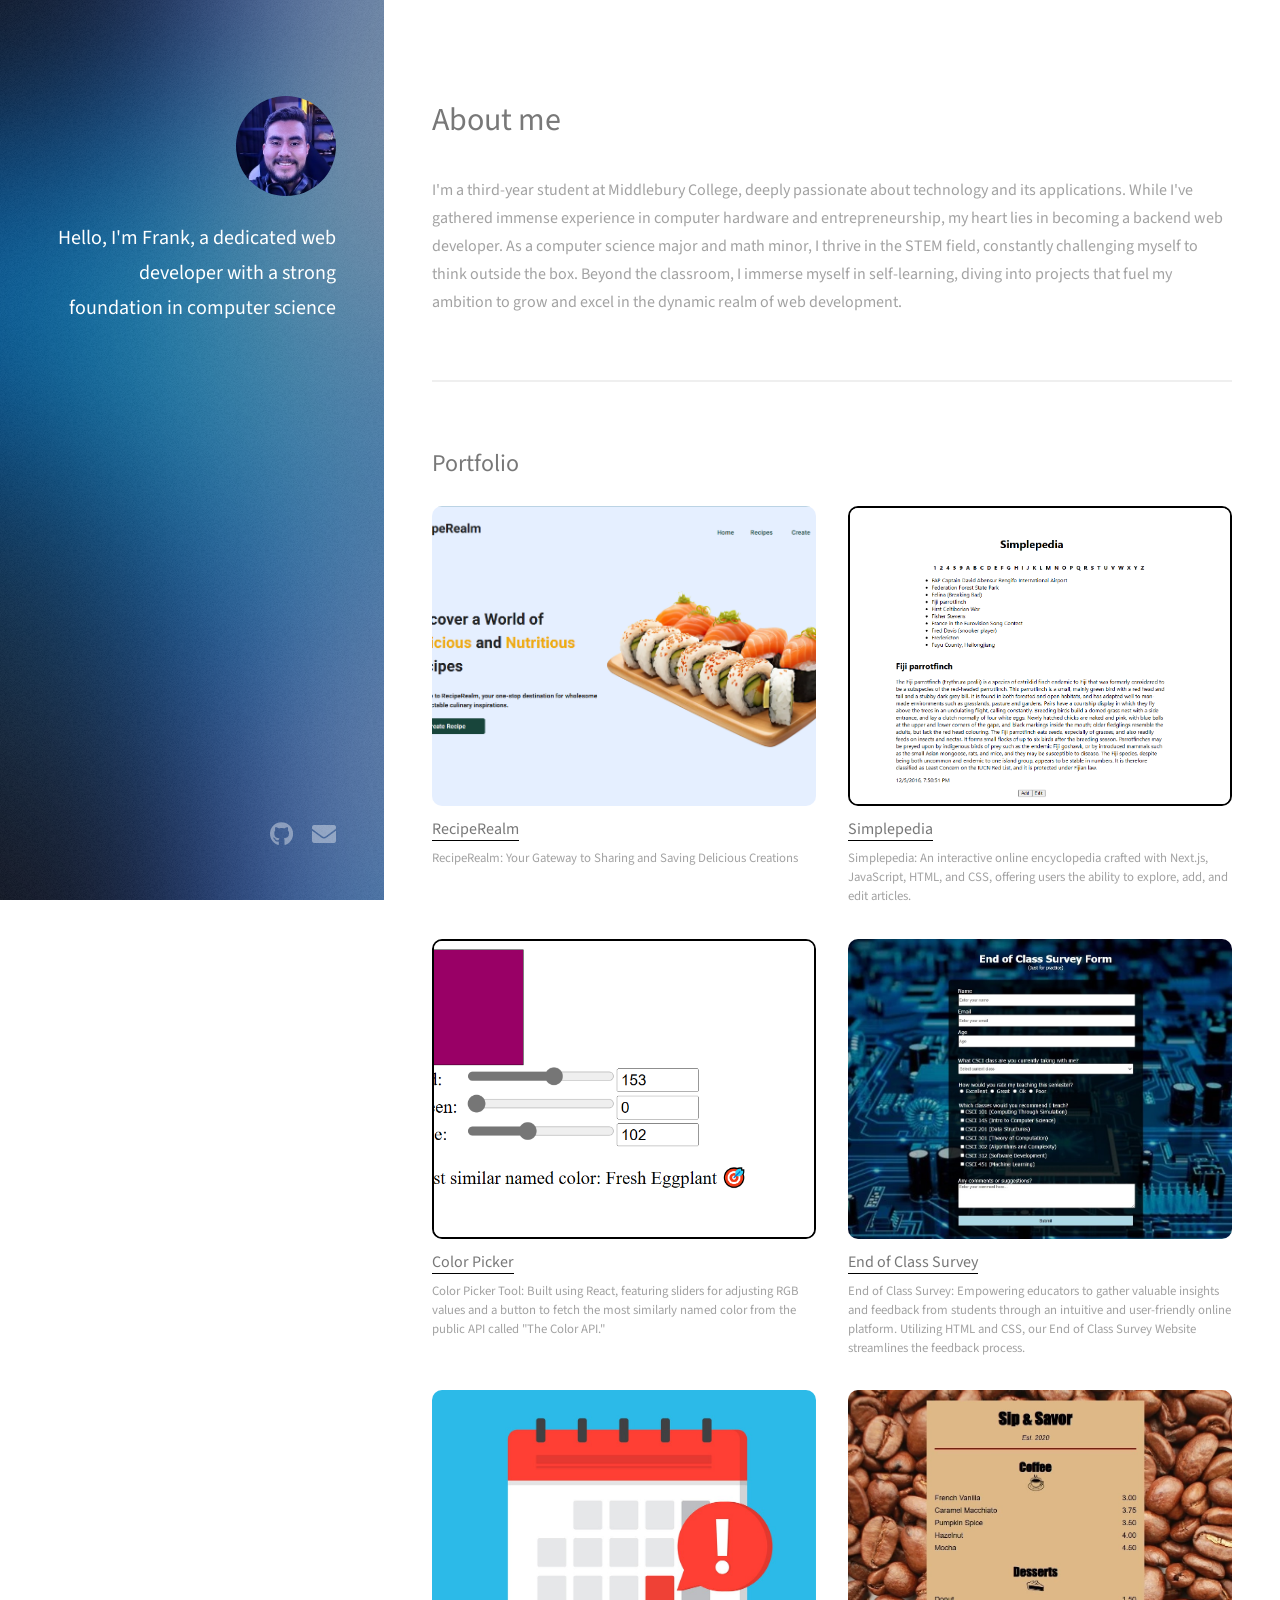
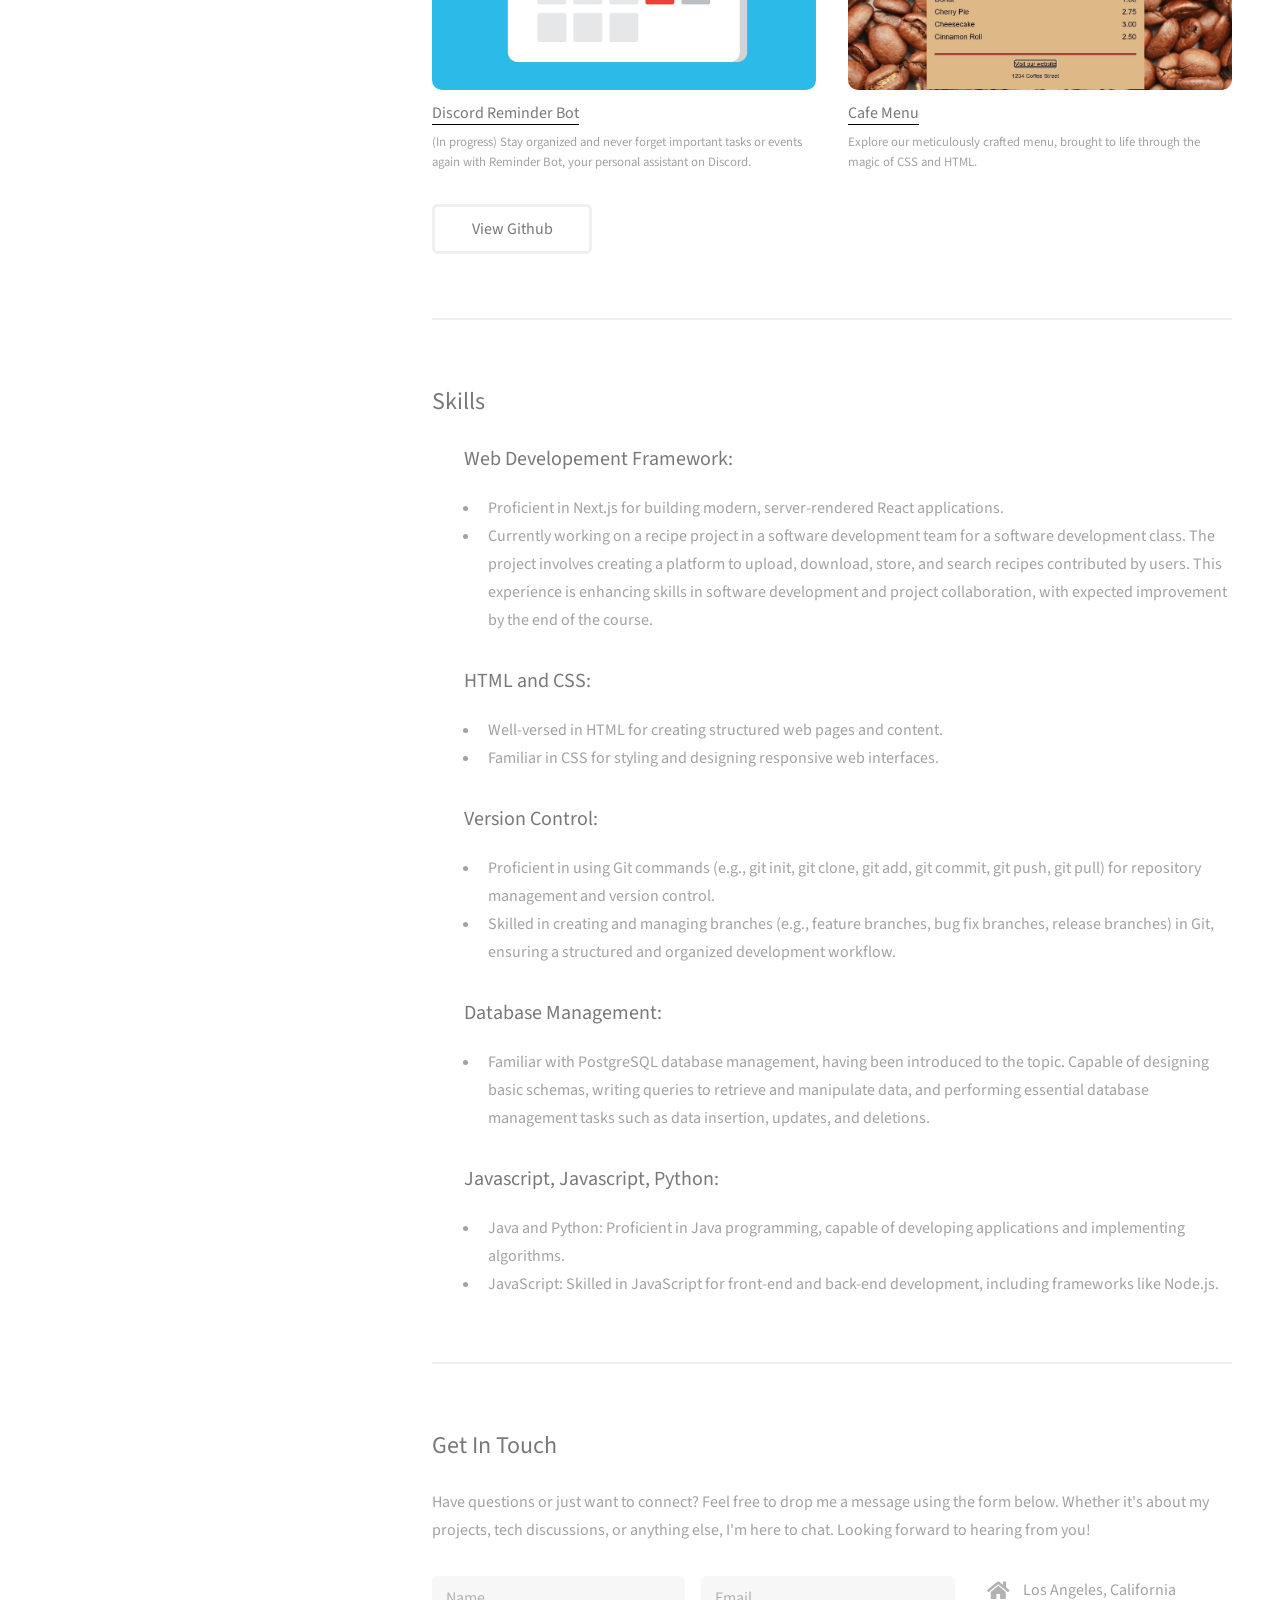
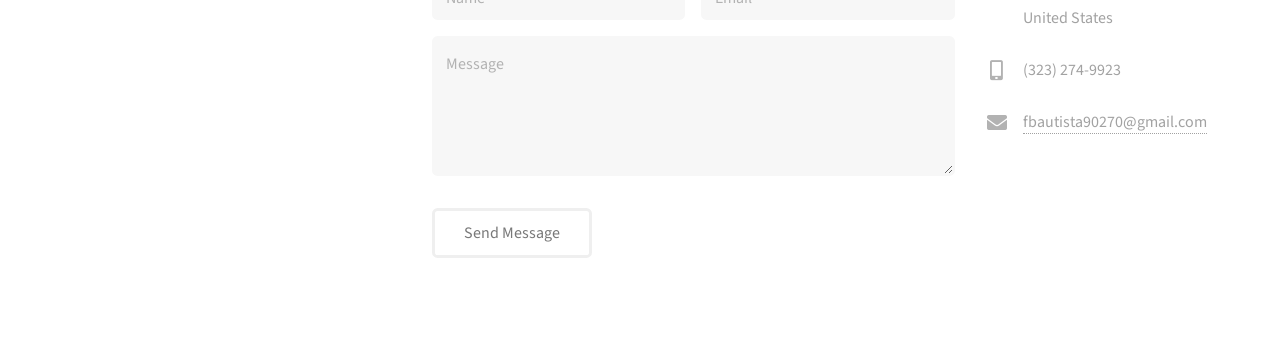
==== index.html @ a49e3eff "added recipeRealm to my projects and removed flexbox" ====
<!DOCTYPE HTML>
<html>
	<head>
		<title>Frank Bautista - Personal Website</title>
		<meta charset="utf-8" />
		<meta name="viewport" content="width=device-width, initial-scale=1, user-scalable=no" />
		<link rel="stylesheet" href="assets/css/main.css" />
	</head>
	<body class="is-preload">

		<!-- Header -->
			<header id="header">
				<div class="inner">
					<a class="image avatar"><img src="images/fulls/avatar/avatar.jpg" alt="Avatar Photo" /></a>
					<h1><strong>Hello, I'm Frank, <br />
						a dedicated web developer<br /> 
						with a strong foundation <br />
						in computer science </strong>
					</h1>
				</div>
			</header>

		<!-- Main -->
			<div id="main">

				<!-- One -->
					<section id="one">
						<header class="major">
							<h2>About me</h2>
						</header>
						<p> I'm a third-year student at Middlebury College, deeply passionate about technology and its applications. While I've gathered immense experience in computer hardware and entrepreneurship, my heart lies in becoming a backend web developer. As a computer science major and math minor, I thrive in the STEM field, constantly challenging myself to think outside the box. Beyond the classroom, I immerse myself in self-learning, diving into projects that fuel my ambition to grow and excel in the dynamic realm of web development.</p>
						<!--
						<ul class="actions">
							<li><a href="assets/Resume/resume.pdf" class="button">View Resume</a></li>
						</ul>
						-->
					</section>

				<!-- Two -->
					<section id="two">
						<h2>Portfolio</h2>
						<div class="row">
							<article class="col-6 col-12-xsmall work-item gallery">
								<a class="linkBorderRemove" href="https://recipe-realm-iiypemmoq-frank3549s-projects.vercel.app/home"><img src="images/thumbs/recipeRealm.png" alt="" /></a>
								<a class="portfolioTitleLink" href="https://recipe-realm-iiypemmoq-frank3549s-projects.vercel.app/home"><h3 class="portfolioTitle">RecipeRealm</h3></a>
								<p>RecipeRealm: Your Gateway to Sharing and Saving Delicious Creations</p>
							</article>
							<article class="col-6 col-12-xsmall work-item gallery">
								<a class="linkBorderRemove" href="https://simplepedia.vercel.app/articles"><img class="imageBorder" src="images/thumbs/Simplepedia2.png" alt="Simplepedia" /></a>
								<a class="portfolioTitleLink" href="https://simplepedia.vercel.app/articles"><h3 class="portfolioTitle">Simplepedia</h3></a>
								<p>Simplepedia: An interactive online encyclopedia crafted with Next.js, JavaScript, HTML, and CSS, offering users the ability to explore, add, and edit articles. </p>
							</article>
							<article class="col-6 col-12-xsmall work-item gallery">
								<a class="linkBorderRemove" href="https://color-picker-frank3549s-projects.vercel.app/"><img class="imageBorder" src="images/thumbs/ColorPicker.png" alt="Color Picker Project" /></a>
								<a class="portfolioTitleLink" href="https://color-picker-frank3549s-projects.vercel.app/"><h3 class="portfolioTitle">Color Picker</h3></a>
								<p>Color Picker Tool: Built using React, featuring sliders for adjusting RGB values and a button to fetch the most similarly named color from the public API called "The Color API."</p>
							</article>
							<article class="col-6 col-12-xsmall work-item gallery">
								<a class="linkBorderRemove" href="Survey Project/"><img src="images/thumbs/Survey.jpg" alt="Survey Project" /></a>
								<a class="portfolioTitleLink" href="Survey Project/" ><h3 class="portfolioTitle">End of Class Survey</h3></a>
								<p>End of Class Survey: Empowering educators to gather valuable insights and feedback from students through an intuitive and user-friendly online platform. Utilizing HTML and CSS, our End of Class Survey Website streamlines the feedback process.</p>
							</article>
							<article class="col-6 col-12-xsmall work-item gallery">
								<a class="linkBorderRemove" href="https://github.com/Frank3549/ReminderBot.git" class=""><img src="images/thumbs/remindBot.jpg" alt="" /></a>
								<a class="portfolioTitleLink" href="https://github.com/Frank3549/ReminderBot.git"><h3 class="portfolioTitle">Discord Reminder Bot</h3></a>
								<p>(In progress) Stay organized and never forget important tasks or events again with Reminder Bot, your personal assistant on Discord.</p>
							</article>
							<article class="col-6 col-12-xsmall work-item gallery">
								<a class="linkBorderRemove" href="Cafe Menu Project/"><img src="images/thumbs/Cafe.jpg" alt="" /></a>
								<a class="portfolioTitleLink" href="Cafe Menu Project/"><h3 class="portfolioTitle">Cafe Menu</h3></a>
								<p>Explore our meticulously crafted menu, brought to life through the magic of CSS and HTML.</p>
							</article>

							
							
							
						</div>
						<ul class="actions">
							<li><a href="https://github.com/stars/Frank3549/lists/neat-projects" class="button">View Github</a></li>
						</ul>
					
					</section>
					

				<!-- Skills -->
					<section id="skills">
						<h2>Skills</h2>
						<div class="skillsSection">
						<h3>Web Developement Framework: </h3>
							<ul>
								<li>Proficient in Next.js for building modern, server-rendered React applications.</li>
								<li>Currently working on a recipe project in a software development team for a software development class. The project involves creating a platform to upload, download, store, and search recipes contributed by users. This experience is enhancing skills in software development and project collaboration, with expected improvement by the end of the course.</li>
							</ul>
						<h3>HTML and CSS: </h3>
							<ul>
								<li>Well-versed in HTML for creating structured web pages and content.</li>
								<li>Familiar in CSS for styling and designing responsive web interfaces.</li>
							</ul>
						<h3>Version Control: </h3>
							<ul>
								<li>Proficient in using Git commands (e.g., git init, git clone, git add, git commit, git push, git pull) for repository management and version control.</li>
								<li>Skilled in creating and managing branches (e.g., feature branches, bug fix branches, release branches) in Git, ensuring a structured and organized development workflow.</li>
							</ul>
						<h3>Database Management: </h3>
							<ul>
								<li>Familiar with PostgreSQL database management, having been introduced to the topic. Capable of designing basic schemas, writing queries to retrieve and manipulate data, and performing essential database management tasks such as data insertion, updates, and deletions.</li>
							</ul>
						<h3>Javascript, Javascript, Python: </h3>
							<ul>
								<li>Java and Python: Proficient in Java programming, capable of developing applications and implementing algorithms.</li>
								<li>JavaScript: Skilled in JavaScript for front-end and back-end development, including frameworks like Node.js.</li>
							</ul>
						
						
						

						

						<!--
						<h3>Time Management: </h3><p>A little more on what the skill is....</p>
						<h3>Self Learner: </h3><p>A little more on what the skill is....</p>
						-->
						</div>
						<!-- Continue if needed... -->

					</section>


				<!-- Three -->
					<section id="three">
						<h2>Get In Touch</h2>
						<p>Have questions or just want to connect? Feel free to drop me a message using the form below. Whether it's about my projects, tech discussions, or anything else, I'm here to chat. Looking forward to hearing from you!</p>
						<div class="row">
							<div class="col-8 col-12-small">
								<form method="post" action="https://formspree.io/f/mgegnygj">
									<div class="row gtr-uniform gtr-50">
										<div class="col-6 col-12-xsmall"><input type="text" name="name" id="name" placeholder="Name" required/></div>
										<div class="col-6 col-12-xsmall"><input type="email" name="email" id="email" placeholder="Email" required/></div>
										<div class="col-12"><textarea name="message" id="message" placeholder="Message" rows="4" required></textarea></div>
									</div>

							<div class = "marginAboveButton">
								<ul class="actions">
									<li><input type="submit" value="Send Message" /></li>
								</ul>
							</div>

								</form>
								
								
							</div>
							<div class="col-4 col-12-small">
								<ul class="labeled-icons">
									<li>
										<h3 class="icon solid fa-home"><span class="label">Address</span></h3>
										Los Angeles, California<br />
										United States
									</li>
									<li>
										<h3 class="icon solid fa-mobile-alt"><span class="label">Phone</span></h3>
										(323) 274-9923
									</li>
									<li>
										<h3 class="icon solid fa-envelope"><span class="label">Email</span></h3>
										<a href="mailto:fbautista90270@gmai.com">fbautista90270@gmail.com</a>
									</li>
								</ul>
							</div>
						</div>
					</section>

				<!-- Four -->
				<!--
					<section id="four">
						<h2>Elements</h2>

						<section>
							<h4>Text</h4>
							<p>This is <b>bold</b> and this is <strong>strong</strong>. This is <i>italic</i> and this is <em>emphasized</em>.
							This is <sup>superscript</sup> text and this is <sub>subscript</sub> text.
							This is <u>underlined</u> and this is code: <code>for (;;) { ... }</code>. Finally, <a href="#">this is a link</a>.</p>
							<hr />
							<header>
								<h4>Heading with a Subtitle</h4>
								<p>Lorem ipsum dolor sit amet nullam id egestas urna aliquam</p>
							</header>
							<p>Nunc lacinia ante nunc ac lobortis. Interdum adipiscing gravida odio porttitor sem non mi integer non faucibus ornare mi ut ante amet placerat aliquet. Volutpat eu sed ante lacinia sapien lorem accumsan varius montes viverra nibh in adipiscing blandit tempus accumsan.</p>
							<header>
								<h5>Heading with a Subtitle</h5>
								<p>Lorem ipsum dolor sit amet nullam id egestas urna aliquam</p>
							</header>
							<p>Nunc lacinia ante nunc ac lobortis. Interdum adipiscing gravida odio porttitor sem non mi integer non faucibus ornare mi ut ante amet placerat aliquet. Volutpat eu sed ante lacinia sapien lorem accumsan varius montes viverra nibh in adipiscing blandit tempus accumsan.</p>
							<hr />
							<h2>Heading Level 2</h2>
							<h3>Heading Level 3</h3>
							<h4>Heading Level 4</h4>
							<h5>Heading Level 5</h5>
							<h6>Heading Level 6</h6>
							<hr />
							<h5>Blockquote</h5>
							<blockquote>Fringilla nisl. Donec accumsan interdum nisi, quis tincidunt felis sagittis eget tempus euismod. Vestibulum ante ipsum primis in faucibus vestibulum. Blandit adipiscing eu felis iaculis volutpat ac adipiscing accumsan faucibus. Vestibulum ante ipsum primis in faucibus lorem ipsum dolor sit amet nullam adipiscing eu felis.</blockquote>
							<h5>Preformatted</h5>
							<pre><code>i = 0;

while (!deck.isInOrder()) {
print 'Iteration ' + i;
deck.shuffle();
i++;
}

print 'It took ' + i + ' iterations to sort the deck.';</code></pre>
						</section>

						<section>
							<h4>Lists</h4>
							<div class="row">
								<div class="col-6 col-12-xsmall">
									<h5>Unordered</h5>
									<ul>
										<li>Dolor pulvinar etiam magna etiam.</li>
										<li>Sagittis adipiscing lorem eleifend.</li>
										<li>Felis enim feugiat dolore viverra.</li>
									</ul>
									<h5>Alternate</h5>
									<ul class="alt">
										<li>Dolor pulvinar etiam magna etiam.</li>
										<li>Sagittis adipiscing lorem eleifend.</li>
										<li>Felis enim feugiat dolore viverra.</li>
									</ul>
								</div>
								<div class="col-6 col-12-xsmall">
									<h5>Ordered</h5>
									<ol>
										<li>Dolor pulvinar etiam magna etiam.</li>
										<li>Etiam vel felis at lorem sed viverra.</li>
										<li>Felis enim feugiat dolore viverra.</li>
										<li>Dolor pulvinar etiam magna etiam.</li>
										<li>Etiam vel felis at lorem sed viverra.</li>
										<li>Felis enim feugiat dolore viverra.</li>
									</ol>
									<h5>Icons</h5>
									<ul class="icons">
										<li><a href="#" class="icon brands fa-twitter"><span class="label">Twitter</span></a></li>
										<li><a href="#" class="icon brands fa-facebook-f"><span class="label">Facebook</span></a></li>
										<li><a href="#" class="icon brands fa-instagram"><span class="label">Instagram</span></a></li>
										<li><a href="#" class="icon brands fa-github"><span class="label">Github</span></a></li>
										<li><a href="#" class="icon brands fa-dribbble"><span class="label">Dribbble</span></a></li>
										<li><a href="#" class="icon brands fa-tumblr"><span class="label">Tumblr</span></a></li>
									</ul>
								</div>
							</div>
							<h5>Actions</h5>
							<ul class="actions">
								<li><a href="#" class="button primary">Default</a></li>
								<li><a href="#" class="button">Default</a></li>
							</ul>
							<ul class="actions small">
								<li><a href="#" class="button primary small">Small</a></li>
								<li><a href="#" class="button small">Small</a></li>
							</ul>
							<div class="row">
								<div class="col-6 col-12-small">
									<ul class="actions stacked">
										<li><a href="#" class="button primary">Default</a></li>
										<li><a href="#" class="button">Default</a></li>
									</ul>
								</div>
								<div class="col-6 col-12-small">
									<ul class="actions stacked">
										<li><a href="#" class="button primary small">Small</a></li>
										<li><a href="#" class="button small">Small</a></li>
									</ul>
								</div>
								<div class="col-6 col-12-small">
									<ul class="actions stacked">
										<li><a href="#" class="button primary fit">Default</a></li>
										<li><a href="#" class="button fit">Default</a></li>
									</ul>
								</div>
								<div class="col-6 col-12-small">
									<ul class="actions stacked">
										<li><a href="#" class="button primary small fit">Small</a></li>
										<li><a href="#" class="button small fit">Small</a></li>
									</ul>
								</div>
							</div>
						</section>

						<section>
							<h4>Table</h4>
							<h5>Default</h5>
							<div class="table-wrapper">
								<table>
									<thead>
										<tr>
											<th>Name</th>
											<th>Description</th>
											<th>Price</th>
										</tr>
									</thead>
									<tbody>
										<tr>
											<td>Item One</td>
											<td>Ante turpis integer aliquet porttitor.</td>
											<td>29.99</td>
										</tr>
										<tr>
											<td>Item Two</td>
											<td>Vis ac commodo adipiscing arcu aliquet.</td>
											<td>19.99</td>
										</tr>
										<tr>
											<td>Item Three</td>
											<td> Morbi faucibus arcu accumsan lorem.</td>
											<td>29.99</td>
										</tr>
										<tr>
											<td>Item Four</td>
											<td>Vitae integer tempus condimentum.</td>
											<td>19.99</td>
										</tr>
										<tr>
											<td>Item Five</td>
											<td>Ante turpis integer aliquet porttitor.</td>
											<td>29.99</td>
										</tr>
									</tbody>
									<tfoot>
										<tr>
											<td colspan="2"></td>
											<td>100.00</td>
										</tr>
									</tfoot>
								</table>
							</div>

							<h5>Alternate</h5>
							<div class="table-wrapper">
								<table class="alt">
									<thead>
										<tr>
											<th>Name</th>
											<th>Description</th>
											<th>Price</th>
										</tr>
									</thead>
									<tbody>
										<tr>
											<td>Item One</td>
											<td>Ante turpis integer aliquet porttitor.</td>
											<td>29.99</td>
										</tr>
										<tr>
											<td>Item Two</td>
											<td>Vis ac commodo adipiscing arcu aliquet.</td>
											<td>19.99</td>
										</tr>
										<tr>
											<td>Item Three</td>
											<td> Morbi faucibus arcu accumsan lorem.</td>
											<td>29.99</td>
										</tr>
										<tr>
											<td>Item Four</td>
											<td>Vitae integer tempus condimentum.</td>
											<td>19.99</td>
										</tr>
										<tr>
											<td>Item Five</td>
											<td>Ante turpis integer aliquet porttitor.</td>
											<td>29.99</td>
										</tr>
									</tbody>
									<tfoot>
										<tr>
											<td colspan="2"></td>
											<td>100.00</td>
										</tr>
									</tfoot>
								</table>
							</div>
						</section>

						<section>
							<h4>Buttons</h4>
							<ul class="actions">
								<li><a href="#" class="button primary">Primary</a></li>
								<li><a href="#" class="button">Default</a></li>
							</ul>
							<ul class="actions">
								<li><a href="#" class="button large">Large</a></li>
								<li><a href="#" class="button">Default</a></li>
								<li><a href="#" class="button small">Small</a></li>
							</ul>
							<ul class="actions fit">
								<li><a href="#" class="button primary fit">Fit</a></li>
								<li><a href="#" class="button fit">Fit</a></li>
							</ul>
							<ul class="actions fit small">
								<li><a href="#" class="button primary fit small">Fit + Small</a></li>
								<li><a href="#" class="button fit small">Fit + Small</a></li>
							</ul>
							<ul class="actions">
								<li><a href="#" class="button primary icon solid fa-download">Icon</a></li>
								<li><a href="#" class="button icon solid fa-download">Icon</a></li>
							</ul>
							<ul class="actions">
								<li><span class="button primary disabled">Primary</span></li>
								<li><span class="button disabled">Default</span></li>
							</ul>
						</section>

						<section>
							<h4>Form</h4>
							<form method="post" action="#">
								<div class="row gtr-uniform gtr-50">
									<div class="col-6 col-12-xsmall">
										<input type="text" name="demo-name" id="demo-name" value="" placeholder="Name" />
									</div>
									<div class="col-6 col-12-xsmall">
										<input type="email" name="demo-email" id="demo-email" value="" placeholder="Email" />
									</div>
									<div class="col-12">
										<select name="demo-category" id="demo-category">
											<option value="">- Category -</option>
											<option value="1">Manufacturing</option>
											<option value="1">Shipping</option>
											<option value="1">Administration</option>
											<option value="1">Human Resources</option>
										</select>
									</div>
									<div class="col-4 col-12-small">
										<input type="radio" id="demo-priority-low" name="demo-priority" checked>
										<label for="demo-priority-low">Low Priority</label>
									</div>
									<div class="col-4 col-12-small">
										<input type="radio" id="demo-priority-normal" name="demo-priority">
										<label for="demo-priority-normal">Normal Priority</label>
									</div>
									<div class="col-4 col-12-small">
										<input type="radio" id="demo-priority-high" name="demo-priority">
										<label for="demo-priority-high">High Priority</label>
									</div>
									<div class="col-6 col-12-small">
										<input type="checkbox" id="demo-copy" name="demo-copy">
										<label for="demo-copy">Email me a copy of this message</label>
									</div>
									<div class="col-6 col-12-small">
										<input type="checkbox" id="demo-human" name="demo-human" checked>
										<label for="demo-human">I am a human and not a robot</label>
									</div>
									<div class="col-12">
										<textarea name="demo-message" id="demo-message" placeholder="Enter your message" rows="6"></textarea>
									</div>
									<div class="col-12">
										<ul class="actions">
											<li><input type="submit" value="Send Message" class="primary" /></li>
											<li><input type="reset" value="Reset" /></li>
										</ul>
									</div>
								</div>
							</form>
						</section>

						<section>
							<h4>Image</h4>
							<h5>Fit</h5>
							<div class="box alt">
								<div class="row gtr-50 gtr-uniform">
									<div class="col-12"><span class="image fit"><img src="images/fulls/05.jpg" alt="" /></span></div>
									<div class="col-4"><span class="image fit"><img src="images/thumbs/01.jpg" alt="" /></span></div>
									<div class="col-4"><span class="image fit"><img src="images/thumbs/02.jpg" alt="" /></span></div>
									<div class="col-4"><span class="image fit"><img src="images/thumbs/03.jpg" alt="" /></span></div>
									<div class="col-4"><span class="image fit"><img src="images/thumbs/04.jpg" alt="" /></span></div>
									<div class="col-4"><span class="image fit"><img src="images/thumbs/05.jpg" alt="" /></span></div>
									<div class="col-4"><span class="image fit"><img src="images/thumbs/06.jpg" alt="" /></span></div>
									<div class="col-4"><span class="image fit"><img src="images/thumbs/03.jpg" alt="" /></span></div>
									<div class="col-4"><span class="image fit"><img src="images/thumbs/02.jpg" alt="" /></span></div>
									<div class="col-4"><span class="image fit"><img src="images/thumbs/01.jpg" alt="" /></span></div>
								</div>
							</div>
							<h5>Left &amp; Right</h5>
							<p><span class="image left"><img src="images/avatar.jpg" alt="" /></span>Fringilla nisl. Donec accumsan interdum nisi, quis tincidunt felis sagittis eget. tempus euismod. Vestibulum ante ipsum primis in faucibus vestibulum. Blandit adipiscing eu felis iaculis volutpat ac adipiscing accumsan eu faucibus. Integer ac pellentesque praesent tincidunt felis sagittis eget. tempus euismod. Vestibulum ante ipsum primis in faucibus vestibulum. Blandit adipiscing eu felis iaculis volutpat ac adipiscing accumsan eu faucibus. Integer ac pellentesque praesent. Donec accumsan interdum nisi, quis tincidunt felis sagittis eget. tempus euismod. Vestibulum ante ipsum primis in faucibus vestibulum. Blandit adipiscing eu felis iaculis volutpat ac adipiscing accumsan eu faucibus. Integer ac pellentesque praesent tincidunt felis sagittis eget. tempus euismod. Vestibulum ante ipsum primis in faucibus vestibulum. Blandit adipiscing eu felis iaculis volutpat ac adipiscing accumsan eu faucibus. Integer ac pellentesque praesent.</p>
							<p><span class="image right"><img src="images/avatar.jpg" alt="" /></span>Fringilla nisl. Donec accumsan interdum nisi, quis tincidunt felis sagittis eget. tempus euismod. Vestibulum ante ipsum primis in faucibus vestibulum. Blandit adipiscing eu felis iaculis volutpat ac adipiscing accumsan eu faucibus. Integer ac pellentesque praesent tincidunt felis sagittis eget. tempus euismod. Vestibulum ante ipsum primis in faucibus vestibulum. Blandit adipiscing eu felis iaculis volutpat ac adipiscing accumsan eu faucibus. Integer ac pellentesque praesent. Donec accumsan interdum nisi, quis tincidunt felis sagittis eget. tempus euismod. Vestibulum ante ipsum primis in faucibus vestibulum. Blandit adipiscing eu felis iaculis volutpat ac adipiscing accumsan eu faucibus. Integer ac pellentesque praesent tincidunt felis sagittis eget. tempus euismod. Vestibulum ante ipsum primis in faucibus vestibulum. Blandit adipiscing eu felis iaculis volutpat ac adipiscing accumsan eu faucibus. Integer ac pellentesque praesent.</p>
						</section>

					</section>
				-->

			</div>

		<!-- Footer -->
			<footer id="footer">
				<div class="inner">
					<ul class="icons">
						<li><a href="https://github.com/Frank3549" class="icon brands fa-github"><span class="label">Github</span></a></li>
						<li><a href="mailto:fbautista90270@gmail.com" class="icon solid fa-envelope"><span class="label">Email</span></a></li>
					</ul>

				</div>
			</footer>

		<!-- Scripts -->
			<script src="assets/js/jquery.min.js"></script>
			<script src="assets/js/jquery.poptrox.min.js"></script>
			<script src="assets/js/browser.min.js"></script>
			<script src="assets/js/breakpoints.min.js"></script>
			<script src="assets/js/util.js"></script>
			<script src="assets/js/main.js"></script>

	</body>
</html>
---- assets/css/main.css ----
@import url("fontawesome-all.min.css");
@import url("https://fonts.googleapis.com/css?family=Source+Sans+Pro:400,400italic");

/*
	Strata by HTML5 UP
	html5up.net | @ajlkn
	Free for personal and commercial use under the CCA 3.0 license (html5up.net/license)
*/

html, body, div, span, applet, object,
iframe, h1, h2, h3, h4, h5, h6, p, blockquote,
pre, a, abbr, acronym, address, big, cite,
code, del, dfn, em, img, ins, kbd, q, s, samp,
small, strike, strong, sub, sup, tt, var, b,
u, i, center, dl, dt, dd, ol, ul, li, fieldset,
form, label, legend, table, caption, tbody,
tfoot, thead, tr, th, td, article, aside,
canvas, details, embed, figure, figcaption,
footer, header, hgroup, menu, nav, output, ruby,
section, summary, time, mark, audio, video {
	margin: 0;
	padding: 0;
	border: 0;
	font-size: 100%;
	font: inherit;
	vertical-align: baseline;}

article, aside, details, figcaption, figure,
footer, header, hgroup, menu, nav, section {
	display: block;}

body {
	line-height: 1;
}

ol, ul {
	list-style: none;
}

blockquote, q {
	quotes: none;
}

	blockquote:before, blockquote:after, q:before, q:after {
		content: '';
		content: none;
	}

table {
	border-collapse: collapse;
	border-spacing: 0;
}

body {
	-webkit-text-size-adjust: none;
}

mark {
	background-color: transparent;
	color: inherit;
}

input::-moz-focus-inner {
	border: 0;
	padding: 0;
}

input, select, textarea {
	-moz-appearance: none;
	-webkit-appearance: none;
	-ms-appearance: none;
	appearance: none;
}

/* Basic */

	html {
		box-sizing: border-box;
	}

	*, *:before, *:after {
		box-sizing: inherit;
	}

	body {
		background: #fff;
	}

		body.is-preload *, body.is-preload *:before, body.is-preload *:after {
			-moz-animation: none !important;
			-webkit-animation: none !important;
			-ms-animation: none !important;
			animation: none !important;
			-moz-transition: none !important;
			-webkit-transition: none !important;
			-ms-transition: none !important;
			transition: none !important;
		}

	body, input, select, textarea {
		color: #a2a2a2;
		font-family: "Source Sans Pro", Helvetica, sans-serif;
		font-size: 16pt;
		font-weight: 400;
		line-height: 1.75em;
	}

	a {
		-moz-transition: color 0.2s ease-in-out, border-color 0.2s ease-in-out;
		-webkit-transition: color 0.2s ease-in-out, border-color 0.2s ease-in-out;
		-ms-transition: color 0.2s ease-in-out, border-color 0.2s ease-in-out;
		transition: color 0.2s ease-in-out, border-color 0.2s ease-in-out;
		border-bottom: dotted 1px;
		color: #0983ac;
		text-decoration: none;
	}

		a:hover {
			border-bottom-color: transparent;
			color: #38cdff !important;
			text-decoration: none;
		}

	strong, b {
		color: #787878;
		font-weight: 400;
	}

	em, i {
		font-style: italic;
	}

	p {
		margin: 0 0 2em 0;
	}

	h1, h2, h3, h4, h5, h6 {
		color: #787878;
		font-weight: 400;
		line-height: 1em;
		margin: 0 0 1em 0;
	}

		h1 a, h2 a, h3 a, h4 a, h5 a, h6 a {
			color: inherit;
			text-decoration: none;
		}

	h1 {
		font-size: 2em;
		line-height: 1.5em;
	}

	h2 {
		font-size: 1.5em;
		line-height: 1.5em;
	}

	h3 {
		font-size: 1.25em;
		line-height: 1.5em;
	}

	h4 {
		font-size: 1.1em;
		line-height: 1.5em;
	}

	h5 {
		font-size: 0.9em;
		line-height: 1.5em;
	}

	h6 {
		font-size: 0.7em;
		line-height: 1.5em;
	}

	sub {
		font-size: 0.8em;
		position: relative;
		top: 0.5em;
	}

	sup {
		font-size: 0.8em;
		position: relative;
		top: -0.5em;
	}

	hr {
		border: 0;
		border-bottom: solid 2px #efefef;
		margin: 2em 0;
	}

		hr.major {
			margin: 3em 0;
		}

	blockquote {
		border-left: solid 6px #efefef;
		font-style: italic;
		margin: 0 0 2em 0;
		padding: 0.5em 0 0.5em 1.5em;
	}

	code {
		background: #f7f7f7;
		border-radius: 0.35em;
		border: solid 2px #efefef;
		font-family: "Courier New", monospace;
		font-size: 0.9em;
		margin: 0 0.25em;
		padding: 0.25em 0.65em;
	}

	pre {
		-webkit-overflow-scrolling: touch;
		font-family: "Courier New", monospace;
		font-size: 0.9em;
		margin: 0 0 2em 0;
	}

		pre code {
			display: block;
			line-height: 1.75em;
			padding: 1em 1.5em;
			overflow-x: auto;
		}

	.align-left {
		text-align: left;
	}

	.align-center {
		text-align: center;
	}

	.align-right {
		text-align: right;
	}

/* Container */

	.container {
		margin: 0 auto;
		max-width: calc(100% - 4em);
		width: 100%;
	}

		.container.xsmall {
			width: 25%;
		}

		.container.small {
			width: 50%;
		}

		.container.medium {
			width: 75%;
		}

		.container.large {
			width: 125%;
		}

		.container.xlarge {
			width: 150%;
		}

		.container.max {
			width: 100%;
		}

		@media screen and (max-width: 980px) {

			.container {
				width: 100% !important;
				max-width: 100% !important;
			}

		}

		@media screen and (max-width: 480px) {

			.container {
				max-width: calc(100% - 3em);
			}

		}

/* Row */

	.row {
		display: flex;
		flex-wrap: wrap;
		box-sizing: border-box;
		align-items: stretch;
	}

		.row > * {
			box-sizing: border-box;
		}

		.row.gtr-uniform > * > :last-child {
			margin-bottom: 0;
		}

		.row.aln-left {
			justify-content: flex-start;
		}

		.row.aln-center {
			justify-content: center;
		}

		.row.aln-right {
			justify-content: flex-end;
		}

		.row.aln-top {
			align-items: flex-start;
		}

		.row.aln-middle {
			align-items: center;
		}

		.row.aln-bottom {
			align-items: flex-end;
		}

		.row > .imp {
			order: -1;
		}

		.row > .col-1 {
			width: 8.33333%;
		}

		.row > .off-1 {
			margin-left: 8.33333%;
		}

		.row > .col-2 {
			width: 16.66667%;
		}

		.row > .off-2 {
			margin-left: 16.66667%;
		}

		.row > .col-3 {
			width: 25%;
		}

		.row > .off-3 {
			margin-left: 25%;
		}

		.row > .col-4 {
			width: 33.33333%;
		}

		.row > .off-4 {
			margin-left: 33.33333%;
		}

		.row > .col-5 {
			width: 41.66667%;
		}

		.row > .off-5 {
			margin-left: 41.66667%;
		}

		.row > .col-6 {
			width: 50%;
		}

		.row > .off-6 {
			margin-left: 50%;
		}

		.row > .col-7 {
			width: 58.33333%;
		}

		.row > .off-7 {
			margin-left: 58.33333%;
		}

		.row > .col-8 {
			width: 66.66667%;
		}

		.row > .off-8 {
			margin-left: 66.66667%;
		}

		.row > .col-9 {
			width: 75%;
		}

		.row > .off-9 {
			margin-left: 75%;
		}

		.row > .col-10 {
			width: 83.33333%;
		}

		.row > .off-10 {
			margin-left: 83.33333%;
		}

		.row > .col-11 {
			width: 91.66667%;
		}

		.row > .off-11 {
			margin-left: 91.66667%;
		}

		.row > .col-12 {
			width: 100%;
		}

		.row > .off-12 {
			margin-left: 100%;
		}

		.row.gtr-0 {
			margin-top: 0;
			margin-left: 0em;
		}

			.row.gtr-0 > * {
				padding: 0 0 0 0em;
			}

			.row.gtr-0.gtr-uniform {
				margin-top: 0em;
			}

				.row.gtr-0.gtr-uniform > * {
					padding-top: 0em;
				}

		.row.gtr-25 {
			margin-top: 0;
			margin-left: -0.625em;
		}

			.row.gtr-25 > * {
				padding: 0 0 0 0.625em;
			}

			.row.gtr-25.gtr-uniform {
				margin-top: -0.625em;
			}

				.row.gtr-25.gtr-uniform > * {
					padding-top: 0.625em;
				}

		.row.gtr-50 {
			margin-top: 0;
			margin-left: -1.25em;
		}

			.row.gtr-50 > * {
				padding: 0 0 0 1.25em;
			}

			.row.gtr-50.gtr-uniform {
				margin-top: -1.25em;
			}

				.row.gtr-50.gtr-uniform > * {
					padding-top: 1.25em;
				}

		.row {
			margin-top: 0;
			margin-left: -2.5em;
		}

			.row > * {
				padding: 0 0 0 2.5em;
			}

			.row.gtr-uniform {
				margin-top: -2.5em;
			}

				.row.gtr-uniform > * {
					padding-top: 2.5em;
				}

		.row.gtr-150 {
			margin-top: 0;
			margin-left: -3.75em;
		}

			.row.gtr-150 > * {
				padding: 0 0 0 3.75em;
			}

			.row.gtr-150.gtr-uniform {
				margin-top: -3.75em;
			}

				.row.gtr-150.gtr-uniform > * {
					padding-top: 3.75em;
				}

		.row.gtr-200 {
			margin-top: 0;
			margin-left: -5em;
		}

			.row.gtr-200 > * {
				padding: 0 0 0 5em;
			}

			.row.gtr-200.gtr-uniform {
				margin-top: -5em;
			}

				.row.gtr-200.gtr-uniform > * {
					padding-top: 5em;
				}

		@media screen and (max-width: 1800px) {

			.row {
				display: flex;
				flex-wrap: wrap;
				box-sizing: border-box;
				align-items: stretch;
			}

				.row > * {
					box-sizing: border-box;
				}

				.row.gtr-uniform > * > :last-child {
					margin-bottom: 0;
				}

				.row.aln-left {
					justify-content: flex-start;
				}

				.row.aln-center {
					justify-content: center;
				}

				.row.aln-right {
					justify-content: flex-end;
				}

				.row.aln-top {
					align-items: flex-start;
				}

				.row.aln-middle {
					align-items: center;
				}

				.row.aln-bottom {
					align-items: flex-end;
				}

				.row > .imp-xlarge {
					order: -1;
				}

				.row > .col-1-xlarge {
					width: 8.33333%;
				}

				.row > .off-1-xlarge {
					margin-left: 8.33333%;
				}

				.row > .col-2-xlarge {
					width: 16.66667%;
				}

				.row > .off-2-xlarge {
					margin-left: 16.66667%;
				}

				.row > .col-3-xlarge {
					width: 25%;
				}

				.row > .off-3-xlarge {
					margin-left: 25%;
				}

				.row > .col-4-xlarge {
					width: 33.33333%;
				}

				.row > .off-4-xlarge {
					margin-left: 33.33333%;
				}

				.row > .col-5-xlarge {
					width: 41.66667%;
				}

				.row > .off-5-xlarge {
					margin-left: 41.66667%;
				}

				.row > .col-6-xlarge {
					width: 50%;
				}

				.row > .off-6-xlarge {
					margin-left: 50%;
				}

				.row > .col-7-xlarge {
					width: 58.33333%;
				}

				.row > .off-7-xlarge {
					margin-left: 58.33333%;
				}

				.row > .col-8-xlarge {
					width: 66.66667%;
				}

				.row > .off-8-xlarge {
					margin-left: 66.66667%;
				}

				.row > .col-9-xlarge {
					width: 75%;
				}

				.row > .off-9-xlarge {
					margin-left: 75%;
				}

				.row > .col-10-xlarge {
					width: 83.33333%;
				}

				.row > .off-10-xlarge {
					margin-left: 83.33333%;
				}

				.row > .col-11-xlarge {
					width: 91.66667%;
				}

				.row > .off-11-xlarge {
					margin-left: 91.66667%;
				}

				.row > .col-12-xlarge {
					width: 100%;
				}

				.row > .off-12-xlarge {
					margin-left: 100%;
				}

				.row.gtr-0 {
					margin-top: 0;
					margin-left: 0em;
				}

					.row.gtr-0 > * {
						padding: 0 0 0 0em;
					}

					.row.gtr-0.gtr-uniform {
						margin-top: 0em;
					}

						.row.gtr-0.gtr-uniform > * {
							padding-top: 0em;
						}

				.row.gtr-25 {
					margin-top: 0;
					margin-left: -0.625em;
				}

					.row.gtr-25 > * {
						padding: 0 0 0 0.625em;
					}

					.row.gtr-25.gtr-uniform {
						margin-top: -0.625em;
					}

						.row.gtr-25.gtr-uniform > * {
							padding-top: 0.625em;
						}

				.row.gtr-50 {
					margin-top: 0;
					margin-left: -1.25em;
				}

					.row.gtr-50 > * {
						padding: 0 0 0 1.25em;
					}

					.row.gtr-50.gtr-uniform {
						margin-top: -1.25em;
					}

						.row.gtr-50.gtr-uniform > * {
							padding-top: 1.25em;
						}

				.row {
					margin-top: 0;
					margin-left: -2.5em;
				}

					.row > * {
						padding: 0 0 0 2.5em;
					}

					.row.gtr-uniform {
						margin-top: -2.5em;
					}

						.row.gtr-uniform > * {
							padding-top: 2.5em;
						}

				.row.gtr-150 {
					margin-top: 0;
					margin-left: -3.75em;
				}

					.row.gtr-150 > * {
						padding: 0 0 0 3.75em;
					}

					.row.gtr-150.gtr-uniform {
						margin-top: -3.75em;
					}

						.row.gtr-150.gtr-uniform > * {
							padding-top: 3.75em;
						}

				.row.gtr-200 {
					margin-top: 0;
					margin-left: -5em;
				}

					.row.gtr-200 > * {
						padding: 0 0 0 5em;
					}

					.row.gtr-200.gtr-uniform {
						margin-top: -5em;
					}

						.row.gtr-200.gtr-uniform > * {
							padding-top: 5em;
						}

		}

		@media screen and (max-width: 1280px) {

			.row {
				display: flex;
				flex-wrap: wrap;
				box-sizing: border-box;
				align-items: stretch;
			}

				.row > * {
					box-sizing: border-box;
				}

				.row.gtr-uniform > * > :last-child {
					margin-bottom: 0;
				}

				.row.aln-left {
					justify-content: flex-start;
				}

				.row.aln-center {
					justify-content: center;
				}

				.row.aln-right {
					justify-content: flex-end;
				}

				.row.aln-top {
					align-items: flex-start;
				}

				.row.aln-middle {
					align-items: center;
				}

				.row.aln-bottom {
					align-items: flex-end;
				}

				.row > .imp-large {
					order: -1;
				}

				.row > .col-1-large {
					width: 8.33333%;
				}

				.row > .off-1-large {
					margin-left: 8.33333%;
				}

				.row > .col-2-large {
					width: 16.66667%;
				}

				.row > .off-2-large {
					margin-left: 16.66667%;
				}

				.row > .col-3-large {
					width: 25%;
				}

				.row > .off-3-large {
					margin-left: 25%;
				}

				.row > .col-4-large {
					width: 33.33333%;
				}

				.row > .off-4-large {
					margin-left: 33.33333%;
				}

				.row > .col-5-large {
					width: 41.66667%;
				}

				.row > .off-5-large {
					margin-left: 41.66667%;
				}

				.row > .col-6-large {
					width: 50%;
				}

				.row > .off-6-large {
					margin-left: 50%;
				}

				.row > .col-7-large {
					width: 58.33333%;
				}

				.row > .off-7-large {
					margin-left: 58.33333%;
				}

				.row > .col-8-large {
					width: 66.66667%;
				}

				.row > .off-8-large {
					margin-left: 66.66667%;
				}

				.row > .col-9-large {
					width: 75%;
				}

				.row > .off-9-large {
					margin-left: 75%;
				}

				.row > .col-10-large {
					width: 83.33333%;
				}

				.row > .off-10-large {
					margin-left: 83.33333%;
				}

				.row > .col-11-large {
					width: 91.66667%;
				}

				.row > .off-11-large {
					margin-left: 91.66667%;
				}

				.row > .col-12-large {
					width: 100%;
				}

				.row > .off-12-large {
					margin-left: 100%;
				}

				.row.gtr-0 {
					margin-top: 0;
					margin-left: 0em;
				}

					.row.gtr-0 > * {
						padding: 0 0 0 0em;
					}

					.row.gtr-0.gtr-uniform {
						margin-top: 0em;
					}

						.row.gtr-0.gtr-uniform > * {
							padding-top: 0em;
						}

				.row.gtr-25 {
					margin-top: 0;
					margin-left: -0.5em;
				}

					.row.gtr-25 > * {
						padding: 0 0 0 0.5em;
					}

					.row.gtr-25.gtr-uniform {
						margin-top: -0.5em;
					}

						.row.gtr-25.gtr-uniform > * {
							padding-top: 0.5em;
						}

				.row.gtr-50 {
					margin-top: 0;
					margin-left: -1em;
				}

					.row.gtr-50 > * {
						padding: 0 0 0 1em;
					}

					.row.gtr-50.gtr-uniform {
						margin-top: -1em;
					}

						.row.gtr-50.gtr-uniform > * {
							padding-top: 1em;
						}

				.row {
					margin-top: 0;
					margin-left: -2em;
				}

					.row > * {
						padding: 0 0 0 2em;
					}

					.row.gtr-uniform {
						margin-top: -2em;
					}

						.row.gtr-uniform > * {
							padding-top: 2em;
						}

				.row.gtr-150 {
					margin-top: 0;
					margin-left: -3em;
				}

					.row.gtr-150 > * {
						padding: 0 0 0 3em;
					}

					.row.gtr-150.gtr-uniform {
						margin-top: -3em;
					}

						.row.gtr-150.gtr-uniform > * {
							padding-top: 3em;
						}

				.row.gtr-200 {
					margin-top: 0;
					margin-left: -4em;
				}

					.row.gtr-200 > * {
						padding: 0 0 0 4em;
					}

					.row.gtr-200.gtr-uniform {
						margin-top: -4em;
					}

						.row.gtr-200.gtr-uniform > * {
							padding-top: 4em;
						}

		}

		@media screen and (max-width: 980px) {

			.row {
				display: flex;
				flex-wrap: wrap;
				box-sizing: border-box;
				align-items: stretch;
			}

				.row > * {
					box-sizing: border-box;
				}

				.row.gtr-uniform > * > :last-child {
					margin-bottom: 0;
				}

				.row.aln-left {
					justify-content: flex-start;
				}

				.row.aln-center {
					justify-content: center;
				}

				.row.aln-right {
					justify-content: flex-end;
				}

				.row.aln-top {
					align-items: flex-start;
				}

				.row.aln-middle {
					align-items: center;
				}

				.row.aln-bottom {
					align-items: flex-end;
				}

				.row > .imp-medium {
					order: -1;
				}

				.row > .col-1-medium {
					width: 8.33333%;
				}

				.row > .off-1-medium {
					margin-left: 8.33333%;
				}

				.row > .col-2-medium {
					width: 16.66667%;
				}

				.row > .off-2-medium {
					margin-left: 16.66667%;
				}

				.row > .col-3-medium {
					width: 25%;
				}

				.row > .off-3-medium {
					margin-left: 25%;
				}

				.row > .col-4-medium {
					width: 33.33333%;
				}

				.row > .off-4-medium {
					margin-left: 33.33333%;
				}

				.row > .col-5-medium {
					width: 41.66667%;
				}

				.row > .off-5-medium {
					margin-left: 41.66667%;
				}

				.row > .col-6-medium {
					width: 50%;
				}

				.row > .off-6-medium {
					margin-left: 50%;
				}

				.row > .col-7-medium {
					width: 58.33333%;
				}

				.row > .off-7-medium {
					margin-left: 58.33333%;
				}

				.row > .col-8-medium {
					width: 66.66667%;
				}

				.row > .off-8-medium {
					margin-left: 66.66667%;
				}

				.row > .col-9-medium {
					width: 75%;
				}

				.row > .off-9-medium {
					margin-left: 75%;
				}

				.row > .col-10-medium {
					width: 83.33333%;
				}

				.row > .off-10-medium {
					margin-left: 83.33333%;
				}

				.row > .col-11-medium {
					width: 91.66667%;
				}

				.row > .off-11-medium {
					margin-left: 91.66667%;
				}

				.row > .col-12-medium {
					width: 100%;
				}

				.row > .off-12-medium {
					margin-left: 100%;
				}

				.row.gtr-0 {
					margin-top: 0;
					margin-left: 0em;
				}

					.row.gtr-0 > * {
						padding: 0 0 0 0em;
					}

					.row.gtr-0.gtr-uniform {
						margin-top: 0em;
					}

						.row.gtr-0.gtr-uniform > * {
							padding-top: 0em;
						}

				.row.gtr-25 {
					margin-top: 0;
					margin-left: -0.5em;
				}

					.row.gtr-25 > * {
						padding: 0 0 0 0.5em;
					}

					.row.gtr-25.gtr-uniform {
						margin-top: -0.5em;
					}

						.row.gtr-25.gtr-uniform > * {
							padding-top: 0.5em;
						}

				.row.gtr-50 {
					margin-top: 0;
					margin-left: -1em;
				}

					.row.gtr-50 > * {
						padding: 0 0 0 1em;
					}

					.row.gtr-50.gtr-uniform {
						margin-top: -1em;
					}

						.row.gtr-50.gtr-uniform > * {
							padding-top: 1em;
						}

				.row {
					margin-top: 0;
					margin-left: -2em;
				}

					.row > * {
						padding: 0 0 0 2em;
					}

					.row.gtr-uniform {
						margin-top: -2em;
					}

						.row.gtr-uniform > * {
							padding-top: 2em;
						}

				.row.gtr-150 {
					margin-top: 0;
					margin-left: -3em;
				}

					.row.gtr-150 > * {
						padding: 0 0 0 3em;
					}

					.row.gtr-150.gtr-uniform {
						margin-top: -3em;
					}

						.row.gtr-150.gtr-uniform > * {
							padding-top: 3em;
						}

				.row.gtr-200 {
					margin-top: 0;
					margin-left: -4em;
				}

					.row.gtr-200 > * {
						padding: 0 0 0 4em;
					}

					.row.gtr-200.gtr-uniform {
						margin-top: -4em;
					}

						.row.gtr-200.gtr-uniform > * {
							padding-top: 4em;
						}

		}

		@media screen and (max-width: 736px) {

			.row {
				display: flex;
				flex-wrap: wrap;
				box-sizing: border-box;
				align-items: stretch;
			}

				.row > * {
					box-sizing: border-box;
				}

				.row.gtr-uniform > * > :last-child {
					margin-bottom: 0;
				}

				.row.aln-left {
					justify-content: flex-start;
				}

				.row.aln-center {
					justify-content: center;
				}

				.row.aln-right {
					justify-content: flex-end;
				}

				.row.aln-top {
					align-items: flex-start;
				}

				.row.aln-middle {
					align-items: center;
				}

				.row.aln-bottom {
					align-items: flex-end;
				}

				.row > .imp-small {
					order: -1;
				}

				.row > .col-1-small {
					width: 8.33333%;
				}

				.row > .off-1-small {
					margin-left: 8.33333%;
				}

				.row > .col-2-small {
					width: 16.66667%;
				}

				.row > .off-2-small {
					margin-left: 16.66667%;
				}

				.row > .col-3-small {
					width: 25%;
				}

				.row > .off-3-small {
					margin-left: 25%;
				}

				.row > .col-4-small {
					width: 33.33333%;
				}

				.row > .off-4-small {
					margin-left: 33.33333%;
				}

				.row > .col-5-small {
					width: 41.66667%;
				}

				.row > .off-5-small {
					margin-left: 41.66667%;
				}

				.row > .col-6-small {
					width: 50%;
				}

				.row > .off-6-small {
					margin-left: 50%;
				}

				.row > .col-7-small {
					width: 58.33333%;
				}

				.row > .off-7-small {
					margin-left: 58.33333%;
				}

				.row > .col-8-small {
					width: 66.66667%;
				}

				.row > .off-8-small {
					margin-left: 66.66667%;
				}

				.row > .col-9-small {
					width: 75%;
				}

				.row > .off-9-small {
					margin-left: 75%;
				}

				.row > .col-10-small {
					width: 83.33333%;
				}

				.row > .off-10-small {
					margin-left: 83.33333%;
				}

				.row > .col-11-small {
					width: 91.66667%;
				}

				.row > .off-11-small {
					margin-left: 91.66667%;
				}

				.row > .col-12-small {
					width: 100%;
				}

				.row > .off-12-small {
					margin-left: 100%;
				}

				.row.gtr-0 {
					margin-top: 0;
					margin-left: 0em;
				}

					.row.gtr-0 > * {
						padding: 0 0 0 0em;
					}

					.row.gtr-0.gtr-uniform {
						margin-top: 0em;
					}

						.row.gtr-0.gtr-uniform > * {
							padding-top: 0em;
						}

				.row.gtr-25 {
					margin-top: 0;
					margin-left: -0.375em;
				}

					.row.gtr-25 > * {
						padding: 0 0 0 0.375em;
					}

					.row.gtr-25.gtr-uniform {
						margin-top: -0.375em;
					}

						.row.gtr-25.gtr-uniform > * {
							padding-top: 0.375em;
						}

				.row.gtr-50 {
					margin-top: 0;
					margin-left: -0.75em;
				}

					.row.gtr-50 > * {
						padding: 0 0 0 0.75em;
					}

					.row.gtr-50.gtr-uniform {
						margin-top: -0.75em;
					}

						.row.gtr-50.gtr-uniform > * {
							padding-top: 0.75em;
						}

				.row {
					margin-top: 0;
					margin-left: -1.5em;
				}

					.row > * {
						padding: 0 0 0 1.5em;
					}

					.row.gtr-uniform {
						margin-top: -1.5em;
					}

						.row.gtr-uniform > * {
							padding-top: 1.5em;
						}

				.row.gtr-150 {
					margin-top: 0;
					margin-left: -2.25em;
				}

					.row.gtr-150 > * {
						padding: 0 0 0 2.25em;
					}

					.row.gtr-150.gtr-uniform {
						margin-top: -2.25em;
					}

						.row.gtr-150.gtr-uniform > * {
							padding-top: 2.25em;
						}

				.row.gtr-200 {
					margin-top: 0;
					margin-left: -3em;
				}

					.row.gtr-200 > * {
						padding: 0 0 0 3em;
					}

					.row.gtr-200.gtr-uniform {
						margin-top: -3em;
					}

						.row.gtr-200.gtr-uniform > * {
							padding-top: 3em;
						}

		}

		@media screen and (max-width: 480px) {

			.row {
				display: flex;
				flex-wrap: wrap;
				box-sizing: border-box;
				align-items: stretch;
			}

				.row > * {
					box-sizing: border-box;
				}

				.row.gtr-uniform > * > :last-child {
					margin-bottom: 0;
				}

				.row.aln-left {
					justify-content: flex-start;
				}

				.row.aln-center {
					justify-content: center;
				}

				.row.aln-right {
					justify-content: flex-end;
				}

				.row.aln-top {
					align-items: flex-start;
				}

				.row.aln-middle {
					align-items: center;
				}

				.row.aln-bottom {
					align-items: flex-end;
				}

				.row > .imp-xsmall {
					order: -1;
				}

				.row > .col-1-xsmall {
					width: 8.33333%;
				}

				.row > .off-1-xsmall {
					margin-left: 8.33333%;
				}

				.row > .col-2-xsmall {
					width: 16.66667%;
				}

				.row > .off-2-xsmall {
					margin-left: 16.66667%;
				}

				.row > .col-3-xsmall {
					width: 25%;
				}

				.row > .off-3-xsmall {
					margin-left: 25%;
				}

				.row > .col-4-xsmall {
					width: 33.33333%;
				}

				.row > .off-4-xsmall {
					margin-left: 33.33333%;
				}

				.row > .col-5-xsmall {
					width: 41.66667%;
				}

				.row > .off-5-xsmall {
					margin-left: 41.66667%;
				}

				.row > .col-6-xsmall {
					width: 50%;
				}

				.row > .off-6-xsmall {
					margin-left: 50%;
				}

				.row > .col-7-xsmall {
					width: 58.33333%;
				}

				.row > .off-7-xsmall {
					margin-left: 58.33333%;
				}

				.row > .col-8-xsmall {
					width: 66.66667%;
				}

				.row > .off-8-xsmall {
					margin-left: 66.66667%;
				}

				.row > .col-9-xsmall {
					width: 75%;
				}

				.row > .off-9-xsmall {
					margin-left: 75%;
				}

				.row > .col-10-xsmall {
					width: 83.33333%;
				}

				.row > .off-10-xsmall {
					margin-left: 83.33333%;
				}

				.row > .col-11-xsmall {
					width: 91.66667%;
				}

				.row > .off-11-xsmall {
					margin-left: 91.66667%;
				}

				.row > .col-12-xsmall {
					width: 100%;
				}

				.row > .off-12-xsmall {
					margin-left: 100%;
				}

				.row.gtr-0 {
					margin-top: 0;
					margin-left: 0em;
				}

					.row.gtr-0 > * {
						padding: 0 0 0 0em;
					}

					.row.gtr-0.gtr-uniform {
						margin-top: 0em;
					}

						.row.gtr-0.gtr-uniform > * {
							padding-top: 0em;
						}

				.row.gtr-25 {
					margin-top: 0;
					margin-left: -0.375em;
				}

					.row.gtr-25 > * {
						padding: 0 0 0 0.375em;
					}

					.row.gtr-25.gtr-uniform {
						margin-top: -0.375em;
					}

						.row.gtr-25.gtr-uniform > * {
							padding-top: 0.375em;
						}

				.row.gtr-50 {
					margin-top: 0;
					margin-left: -0.75em;
				}

					.row.gtr-50 > * {
						padding: 0 0 0 0.75em;
					}

					.row.gtr-50.gtr-uniform {
						margin-top: -0.75em;
					}

						.row.gtr-50.gtr-uniform > * {
							padding-top: 0.75em;
						}

				.row {
					margin-top: 0;
					margin-left: -1.5em;
				}

					.row > * {
						padding: 0 0 0 1.5em;
					}

					.row.gtr-uniform {
						margin-top: -1.5em;
					}

						.row.gtr-uniform > * {
							padding-top: 1.5em;
						}

				.row.gtr-150 {
					margin-top: 0;
					margin-left: -2.25em;
				}

					.row.gtr-150 > * {
						padding: 0 0 0 2.25em;
					}

					.row.gtr-150.gtr-uniform {
						margin-top: -2.25em;
					}

						.row.gtr-150.gtr-uniform > * {
							padding-top: 2.25em;
						}

				.row.gtr-200 {
					margin-top: 0;
					margin-left: -3em;
				}

					.row.gtr-200 > * {
						padding: 0 0 0 3em;
					}

					.row.gtr-200.gtr-uniform {
						margin-top: -3em;
					}

						.row.gtr-200.gtr-uniform > * {
							padding-top: 3em;
						}

		}

/* Section/Article */

	section.special, article.special {
		text-align: center;
	}

	header p {
		color: #b2b2b2;
		position: relative;
		margin: 0 0 1.5em 0;
	}

	header h2 + p {
		font-size: 1.25em;
		margin-top: -1em;
		line-height: 1.5em;
	}

	header h3 + p {
		font-size: 1.1em;
		margin-top: -0.8em;
		line-height: 1.5em;
	}

	header h4 + p,
	header h5 + p,
	header h6 + p {
		font-size: 0.9em;
		margin-top: -0.6em;
		line-height: 1.5em;
	}

	header.major h2 {
		font-size: 2em;
	}

/* Form */

	form {
		margin: 0 0 2em 0;
	}

	label {
		color: #787878;
		display: block;
		font-size: 0.9em;
		font-weight: 400;
		margin: 0 0 1em 0;
	}

	input[type="text"],
	input[type="password"],
	input[type="email"],
	select,
	textarea {
		-moz-appearance: none;
		-webkit-appearance: none;
		-ms-appearance: none;
		appearance: none;
		background: #f7f7f7;
		border-radius: 0.35em;
		border: solid 2px transparent;
		color: inherit;
		display: block;
		outline: 0;
		padding: 0 0.75em;
		text-decoration: none;
		width: 100%;
	}

		input[type="text"]:invalid,
		input[type="password"]:invalid,
		input[type="email"]:invalid,
		select:invalid,
		textarea:invalid {
			box-shadow: none;
		}

		input[type="text"]:focus,
		input[type="password"]:focus,
		input[type="email"]:focus,
		select:focus,
		textarea:focus {
			border-color: #0983ac;
		}

	select {
		background-image: url("data:image/svg+xml;charset=utf8,%3Csvg xmlns='http://www.w3.org/2000/svg' width='40' height='40' preserveAspectRatio='none' viewBox='0 0 40 40'%3E%3Cpath d='M9.4,12.3l10.4,10.4l10.4-10.4c0.2-0.2,0.5-0.4,0.9-0.4c0.3,0,0.6,0.1,0.9,0.4l3.3,3.3c0.2,0.2,0.4,0.5,0.4,0.9 c0,0.4-0.1,0.6-0.4,0.9L20.7,31.9c-0.2,0.2-0.5,0.4-0.9,0.4c-0.3,0-0.6-0.1-0.9-0.4L4.3,17.3c-0.2-0.2-0.4-0.5-0.4-0.9 c0-0.4,0.1-0.6,0.4-0.9l3.3-3.3c0.2-0.2,0.5-0.4,0.9-0.4S9.1,12.1,9.4,12.3z' fill='%23dfdfdf' /%3E%3C/svg%3E");
		background-size: 1.25rem;
		background-repeat: no-repeat;
		background-position: calc(100% - 1rem) center;
		height: 2.75em;
		padding-right: 2.75em;
		text-overflow: ellipsis;
	}

		select option {
			color: #787878;
			background: #fff;
		}

		select:focus::-ms-value {
			background-color: transparent;
		}

		select::-ms-expand {
			display: none;
		}

	input[type="text"],
	input[type="password"],
	input[type="email"],
	select {
		height: 2.75em;
	}

	textarea {
		padding: 0.75em;
	}

	input[type="checkbox"],
	input[type="radio"] {
		-moz-appearance: none;
		-webkit-appearance: none;
		-ms-appearance: none;
		appearance: none;
		display: block;
		float: left;
		margin-right: -2em;
		opacity: 0;
		width: 1em;
		z-index: -1;
	}

		input[type="checkbox"] + label,
		input[type="radio"] + label {
			text-decoration: none;
			color: #a2a2a2;
			cursor: pointer;
			display: inline-block;
			font-size: 1em;
			font-weight: 400;
			padding-left: 2.4em;
			padding-right: 0.75em;
			position: relative;
		}

			input[type="checkbox"] + label:before,
			input[type="radio"] + label:before {
				-moz-osx-font-smoothing: grayscale;
				-webkit-font-smoothing: antialiased;
				display: inline-block;
				font-style: normal;
				font-variant: normal;
				text-rendering: auto;
				line-height: 1;
				text-transform: none !important;
				font-family: 'Font Awesome 5 Free';
				font-weight: 900;
			}

			input[type="checkbox"] + label:before,
			input[type="radio"] + label:before {
				background: #f7f7f7;
				border-radius: 0.35em;
				border: solid 2px transparent;
				content: '';
				display: inline-block;
				font-size: 0.8em;
				height: 2.0625em;
				left: 0;
				line-height: 1.85625em;
				position: absolute;
				text-align: center;
				top: 0;
				width: 2.0625em;
			}

		input[type="checkbox"]:checked + label:before,
		input[type="radio"]:checked + label:before {
			background: #787878;
			border-color: #787878;
			color: #fff;
			content: '\f00c';
		}

		input[type="checkbox"]:focus + label:before,
		input[type="radio"]:focus + label:before {
			border-color: #0983ac;
		}

	input[type="checkbox"] + label:before {
		border-radius: 0.35em;
	}

	input[type="radio"] + label:before {
		border-radius: 100%;
	}

	::-webkit-input-placeholder {
		color: #b2b2b2 !important;
		opacity: 1.0;
	}

	:-moz-placeholder {
		color: #b2b2b2 !important;
		opacity: 1.0;
	}

	::-moz-placeholder {
		color: #b2b2b2 !important;
		opacity: 1.0;
	}

	:-ms-input-placeholder {
		color: #b2b2b2 !important;
		opacity: 1.0;
	}

/* Box */

	.box {
		border-radius: 0.35em;
		border: solid 2px #efefef;
		margin-bottom: 2em;
		padding: 1.5em;
	}

		.box > :last-child,
		.box > :last-child > :last-child,
		.box > :last-child > :last-child > :last-child {
			margin-bottom: 0;
		}

		.box.alt {
			border: 0;
			border-radius: 0;
			padding: 0;
		}

/* Icon */

	.icon {
		text-decoration: none;
		border-bottom: none;
		position: relative;
	}

		.icon:before {
			-moz-osx-font-smoothing: grayscale;
			-webkit-font-smoothing: antialiased;
			display: inline-block;
			font-style: normal;
			font-variant: normal;
			text-rendering: auto;
			line-height: 1;
			text-transform: none !important;
			font-family: 'Font Awesome 5 Free';
			font-weight: 400;
		}

		.icon > .label {
			display: none;
		}

		.icon:before {
			line-height: inherit;
		}

		.icon.solid:before {
			font-weight: 900;
		}

		.icon.brands:before {
			font-family: 'Font Awesome 5 Brands';
		}

/* Image */

	.image {
		border-radius: 0.35em;
		border: 0;
		display: inline-block;
		position: relative;
	}

		.image:before {
			-moz-transition: opacity 0.2s ease-in-out;
			-webkit-transition: opacity 0.2s ease-in-out;
			-ms-transition: opacity 0.2s ease-in-out;
			transition: opacity 0.2s ease-in-out;
			background: url("images/overlay.png");
			border-radius: 0.35em;
			content: '';
			display: block;
			height: 100%;
			left: 0;
			opacity: 0.5;
			position: absolute;
			top: 0;
			width: 100%;
		}

		.image.thumb {
			text-align: center;
		}

			.image.thumb:after {
				/*
				-moz-transition: opacity 0.2s ease-in-out;
				-webkit-transition: opacity 0.2s ease-in-out;
				-ms-transition: opacity 0.2s ease-in-out;
				transition: opacity 0.2s ease-in-out;
				*/
				border-radius: 0.35em;
				border: solid 3px rgba(255, 255, 255, 0.5);
				color: #FFF;
				content: 'View';
				display: inline-block;
				font-size: 0.8em;
				font-weight: 400;
				left: 50%;
				line-height: 2.25em;
				margin: -1.25em 0 0 -3em;
				opacity: 0;
				padding: 0 1.5em;
				position: absolute;
				text-align: center;
				text-decoration: none;
				top: 50%;
				white-space: nowrap;
			}

			.image.thumb:hover:after {
				opacity: 1.0;
			}

			.image.thumb:hover:before {
				background: url("images/overlay.png"), url("images/overlay.png");
				opacity: 1.0;
			}

		.image img {
			border-radius: 0.35em;
			display: block;
		}

		.image.left {
			float: left;
			margin: 0 1.5em 1em 0;
			top: 0.25em;
		}

		.image.right {
			float: right;
			margin: 0 0 1em 1.5em;
			top: 0.25em;
		}

		.image.left, .image.right {
			max-width: 40%;
		}

			.image.left img, .image.right img {
				width: 100%;
			}

		.image.fit {
			display: block;
			margin: 0 0 2em 0;
			width: 100%;
		}

			.image.fit img {
				width: 100%;
			}

		.image.avatar {
			border-radius: 100%;
		}

			.image.avatar:before {
				display: none;
			}

			.image.avatar img {
				border-radius: 100%;
				width: 100%;
			}

/* List */

	ol {
		list-style: decimal;
		margin: 0 0 2em 0;
		padding-left: 1.25em;
	}

		ol li {
			padding-left: 0.25em;
		}

	ul {
		list-style: disc;
		margin: 0 0 2em 0;
		padding-left: 1em;
	}

		ul li {
			padding-left: 0.5em;
		}

		ul.alt {
			list-style: none;
			padding-left: 0;
		}

			ul.alt li {
				border-top: solid 2px #efefef;
				padding: 0.5em 0;
			}

				ul.alt li:first-child {
					border-top: 0;
					padding-top: 0;
				}

	dl {
		margin: 0 0 2em 0;
	}

/* Icons */

	ul.icons {
		cursor: default;
		list-style: none;
		padding-left: 0;
	}

		ul.icons li {
			display: inline-block;
			padding: 0 1em 0 0;
		}

			ul.icons li:last-child {
				padding-right: 0;
			}

			ul.icons li .icon:before {
				font-size: 1.5em;
			}

/* Labeled Icons */

	ul.labeled-icons {
		list-style: none;
		padding: 0;
	}

		ul.labeled-icons li {
			line-height: 1.75em;
			margin: 1.5em 0 0 0;
			padding-left: 2.25em;
			position: relative;
		}

			ul.labeled-icons li:first-child {
				margin-top: 0;
			}

			ul.labeled-icons li a {
				color: inherit;
			}

			ul.labeled-icons li h3 {
				color: #b2b2b2;
				left: 0;
				position: absolute;
				text-align: center;
				top: 0;
				width: 1em;
			}

/* Actions */

	ul.actions {
		display: -moz-flex;
		display: -webkit-flex;
		display: -ms-flex;
		display: flex;
		cursor: default;
		list-style: none;
		margin-left: -1em;
		padding-left: 0;
	}

		ul.actions li {
			padding: 0 0 0 1em;
			vertical-align: middle;
		}

		ul.actions.special {
			-moz-justify-content: center;
			-webkit-justify-content: center;
			-ms-justify-content: center;
			justify-content: center;
			width: 100%;
			margin-left: 0;
		}

			ul.actions.special li:first-child {
				padding-left: 0;
			}

		ul.actions.stacked {
			-moz-flex-direction: column;
			-webkit-flex-direction: column;
			-ms-flex-direction: column;
			flex-direction: column;
			margin-left: 0;
		}

			ul.actions.stacked li {
				padding: 1.3em 0 0 0;
			}

				ul.actions.stacked li:first-child {
					padding-top: 0;
				}

		ul.actions.fit {
			width: calc(100% + 1em);
		}

			ul.actions.fit li {
				-moz-flex-grow: 1;
				-webkit-flex-grow: 1;
				-ms-flex-grow: 1;
				flex-grow: 1;
				-moz-flex-shrink: 1;
				-webkit-flex-shrink: 1;
				-ms-flex-shrink: 1;
				flex-shrink: 1;
				width: 100%;
			}

				ul.actions.fit li > * {
					width: 100%;
				}

			ul.actions.fit.stacked {
				width: 100%;
			}

		@media screen and (max-width: 480px) {

			ul.actions:not(.fixed) {
				-moz-flex-direction: column;
				-webkit-flex-direction: column;
				-ms-flex-direction: column;
				flex-direction: column;
				margin-left: 0;
				width: 100% !important;
			}

				ul.actions:not(.fixed) li {
					-moz-flex-grow: 1;
					-webkit-flex-grow: 1;
					-ms-flex-grow: 1;
					flex-grow: 1;
					-moz-flex-shrink: 1;
					-webkit-flex-shrink: 1;
					-ms-flex-shrink: 1;
					flex-shrink: 1;
					padding: 1em 0 0 0;
					text-align: center;
					width: 100%;
				}

					ul.actions:not(.fixed) li > * {
						width: 100%;
					}

					ul.actions:not(.fixed) li:first-child {
						padding-top: 0;
					}

					ul.actions:not(.fixed) li input[type="submit"],
					ul.actions:not(.fixed) li input[type="reset"],
					ul.actions:not(.fixed) li input[type="button"],
					ul.actions:not(.fixed) li button,
					ul.actions:not(.fixed) li .button {
						width: 100%;
					}

						ul.actions:not(.fixed) li input[type="submit"].icon:before,
						ul.actions:not(.fixed) li input[type="reset"].icon:before,
						ul.actions:not(.fixed) li input[type="button"].icon:before,
						ul.actions:not(.fixed) li button.icon:before,
						ul.actions:not(.fixed) li .button.icon:before {
							margin-left: -0.5em;
						}

		}

/* Table */

	.table-wrapper {
		-webkit-overflow-scrolling: touch;
		overflow-x: auto;
	}

	table {
		margin: 0 0 2em 0;
		width: 100%;
	}

		table tbody tr {
			border: solid 1px #efefef;
			border-left: 0;
			border-right: 0;
		}

			table tbody tr:nth-child(2n + 1) {
				background-color: #f7f7f7;
			}

		table td {
			padding: 0.75em 0.75em;
		}

		table th {
			color: #787878;
			font-size: 0.9em;
			font-weight: 400;
			padding: 0 0.75em 0.75em 0.75em;
			text-align: left;
		}

		table thead {
			border-bottom: solid 2px #efefef;
		}

		table tfoot {
			border-top: solid 2px #efefef;
		}

		table.alt {
			border-collapse: separate;
		}

			table.alt tbody tr td {
				border: solid 2px #efefef;
				border-left-width: 0;
				border-top-width: 0;
			}

				table.alt tbody tr td:first-child {
					border-left-width: 2px;
				}

			table.alt tbody tr:first-child td {
				border-top-width: 2px;
			}

			table.alt thead {
				border-bottom: 0;
			}

			table.alt tfoot {
				border-top: 0;
			}

/* Button */

	input[type="submit"],
	input[type="reset"],
	input[type="button"],
	.button {
		-moz-appearance: none;
		-webkit-appearance: none;
		-ms-appearance: none;
		appearance: none;
		-moz-transition: background-color 0.2s ease-in-out, color 0.2s ease-in-out, border-color 0.2s ease-in-out;
		-webkit-transition: background-color 0.2s ease-in-out, color 0.2s ease-in-out, border-color 0.2s ease-in-out;
		-ms-transition: background-color 0.2s ease-in-out, color 0.2s ease-in-out, border-color 0.2s ease-in-out;
		transition: background-color 0.2s ease-in-out, color 0.2s ease-in-out, border-color 0.2s ease-in-out;
		background-color: transparent;
		border-radius: 0.35em;
		border: solid 3px #efefef;
		color: #787878 !important;
		cursor: pointer;
		display: inline-block;
		font-weight: 400;
		height: 3.15em;
		height: calc(2.75em + 6px);
		line-height: 2.75em;
		min-width: 10em;
		padding: 0 1.5em;
		text-align: center;
		text-decoration: none;
		white-space: nowrap;
	}

		input[type="submit"]:hover,
		input[type="reset"]:hover,
		input[type="button"]:hover,
		.button:hover {
			border-color: #0983ac;
			color: #0983ac !important;
		}

		input[type="submit"]:active,
		input[type="reset"]:active,
		input[type="button"]:active,
		.button:active {
			background-color: rgba(73, 191, 157, 0.1);
			border-color: #0983ac;
			color: #0983ac !important;
		}

		input[type="submit"].icon,
		input[type="reset"].icon,
		input[type="button"].icon,
		.button.icon {
			padding-left: 1.35em;
		}

			input[type="submit"].icon:before,
			input[type="reset"].icon:before,
			input[type="button"].icon:before,
			.button.icon:before {
				margin-right: 0.5em;
			}

		input[type="submit"].fit,
		input[type="reset"].fit,
		input[type="button"].fit,
		.button.fit {
			min-width: 0;
			width: 100%;
		}

		input[type="submit"].small,
		input[type="reset"].small,
		input[type="button"].small,
		.button.small {
			font-size: 0.8em;
		}

		input[type="submit"].large,
		input[type="reset"].large,
		input[type="button"].large,
		.button.large {
			font-size: 1.35em;
		}

		input[type="submit"].primary,
		input[type="reset"].primary,
		input[type="button"].primary,
		.button.primary {
			background-color: #0983ac;
			border-color: #0983ac;
			color: #ffffff !important;
		}

			input[type="submit"].primary:hover,
			input[type="reset"].primary:hover,
			input[type="button"].primary:hover,
			.button.primary:hover {
				background-color: #0983ac;
				border-color: #0983ac;
			}

			input[type="submit"].primary:active,
			input[type="reset"].primary:active,
			input[type="button"].primary:active,
			.button.primary:active {
				background-color: #0983ac;
				border-color: #0983ac;
			}

		input[type="submit"].disabled, input[type="submit"]:disabled,
		input[type="reset"].disabled,
		input[type="reset"]:disabled,
		input[type="button"].disabled,
		input[type="button"]:disabled,
		.button.disabled,
		.button:disabled {
			background-color: #0983ac !important;
			border-color: #0983ac !important;
			color: #b2b2b2 !important;
			cursor: default;
		}

/* Work Item */

	.work-item {
		margin: 0 0 2em 0;
	}

		.work-item .image {
			margin: 0 0 1.5em 0;
		}

		.work-item h3 {
			font-size: 1em;
			margin: 0 0 0.5em 0;
		}

		.work-item p {
			font-size: 0.8em;
			line-height: 1.5em;
			margin: 0;
		}

/* Header */

	#header {
		display: -moz-flex;
		display: -webkit-flex;
		display: -ms-flex;
		display: flex;
		-moz-flex-direction: column;
		-webkit-flex-direction: column;
		-ms-flex-direction: column;
		flex-direction: column;
		-moz-align-items: -moz-flex-end;
		-webkit-align-items: -webkit-flex-end;
		-ms-align-items: -ms-flex-end;
		align-items: flex-end;
		-moz-justify-content: space-between;
		-webkit-justify-content: space-between;
		-ms-justify-content: space-between;
		justify-content: space-between;
		background-color: #1f1815;
		background-attachment: scroll,								scroll;
		background-image: url("images/overlay.png"), url("../../images/bg.png");
		background-position: top left,							top left;
		background-repeat: repeat,								no-repeat;
		background-size: auto,								150%;
		color: rgba(255, 255, 255, 0.5);
		height: 100%;
		left: 0;
		padding: 8em 4em;
		position: fixed;
		text-align: right;
		top: 0;
		width: 35%;
	}

		#header > * {
			-moz-flex-shrink: 0;
			-webkit-flex-shrink: 0;
			-ms-flex-shrink: 0;
			flex-shrink: 0;
			width: 100%;
		}

		#header > .inner {
			-moz-flex-grow: 1;
			-webkit-flex-grow: 1;
			-ms-flex-grow: 1;
			flex-grow: 1;
			margin: 0 0 2em 0;
		}

		#header strong, #header b {
			color: #ffffff;
		}

		#header h2, #header h3, #header h4, #header h5, #header h6 {
			color: #ffffff;
		}

		#header h1 {
			color: rgba(255, 255, 255, 0.5);
			font-size: 1.35em;
			line-height: 1.75em;
			margin: 0;
		}

		#header .image.avatar {
			margin: 0 0 1em 0;
			width: 6.25em;
		}

/* Footer */

	#footer .icons {
		margin: 1em 0 0 0;
	}

		#footer .icons a {
			color: rgba(255, 255, 255, 0.4);
		}

	#footer .copyright {
		color: rgba(255, 255, 255, 0.4);
		font-size: 0.8em;
		list-style: none;
		margin: 1em 0 0 0;
		padding: 0;
	}

		#footer .copyright li {
			border-left: solid 1px rgba(255, 255, 255, 0.25);
			display: inline-block;
			line-height: 1em;
			margin-left: 0.75em;
			padding-left: 0.75em;
		}

			#footer .copyright li:first-child {
				border-left: 0;
				margin-left: 0;
				padding-left: 0;
			}

			#footer .copyright li a {
				color: inherit;
			}

/* Main */

	#main {
		margin-left: 35%;
		max-width: 54em;
		padding: 8em 4em 4em 4em;
		width: calc(100% - 35%);
	}

		#main > section {
			border-top: solid 2px #efefef;
			margin: 4em 0 0 0;
			padding: 4em 0 0 0;
		}

			#main > section:first-child {
				border-top: 0;
				margin-top: 0;
				padding-top: 0;
			}

/* Poptrox */

	@-moz-keyframes spin {
		0% {
			-moz-transform: rotate(0deg);
			-webkit-transform: rotate(0deg);
			-ms-transform: rotate(0deg);
			transform: rotate(0deg);
		}

		100% {
			-moz-transform: rotate(360deg);
			-webkit-transform: rotate(360deg);
			-ms-transform: rotate(360deg);
			transform: rotate(360deg);
		}
	}

	@-webkit-keyframes spin {
		0% {
			-moz-transform: rotate(0deg);
			-webkit-transform: rotate(0deg);
			-ms-transform: rotate(0deg);
			transform: rotate(0deg);
		}

		100% {
			-moz-transform: rotate(360deg);
			-webkit-transform: rotate(360deg);
			-ms-transform: rotate(360deg);
			transform: rotate(360deg);
		}
	}

	@-ms-keyframes spin {
		0% {
			-moz-transform: rotate(0deg);
			-webkit-transform: rotate(0deg);
			-ms-transform: rotate(0deg);
			transform: rotate(0deg);
		}

		100% {
			-moz-transform: rotate(360deg);
			-webkit-transform: rotate(360deg);
			-ms-transform: rotate(360deg);
			transform: rotate(360deg);
		}
	}

	@keyframes spin {
		0% {
			-moz-transform: rotate(0deg);
			-webkit-transform: rotate(0deg);
			-ms-transform: rotate(0deg);
			transform: rotate(0deg);
		}

		100% {
			-moz-transform: rotate(360deg);
			-webkit-transform: rotate(360deg);
			-ms-transform: rotate(360deg);
			transform: rotate(360deg);
		}
	}

	.poptrox-popup {
		-moz-box-sizing: content-box;
		-webkit-box-sizing: content-box;
		-ms-box-sizing: content-box;
		box-sizing: content-box;
		-webkit-tap-highlight-color: rgba(255, 255, 255, 0);
		background: #fff;
		border-radius: 0.35em;
		box-shadow: 0 0.1em 0.15em 0 rgba(0, 0, 0, 0.15);
		overflow: hidden;
		padding-bottom: 3em;
	}

		.poptrox-popup .loader {
			text-decoration: none;
			-moz-animation: spin 1s linear infinite;
			-webkit-animation: spin 1s linear infinite;
			-ms-animation: spin 1s linear infinite;
			animation: spin 1s linear infinite;
			font-size: 1.5em;
			height: 1em;
			left: 50%;
			line-height: 1em;
			margin: -0.5em 0 0 -0.5em;
			position: absolute;
			top: 50%;
			width: 1em;
		}

			.poptrox-popup .loader:before {
				-moz-osx-font-smoothing: grayscale;
				-webkit-font-smoothing: antialiased;
				display: inline-block;
				font-style: normal;
				font-variant: normal;
				text-rendering: auto;
				line-height: 1;
				text-transform: none !important;
				font-family: 'Font Awesome 5 Free';
				font-weight: 900;
			}

			.poptrox-popup .loader:before {
				content: '\f1ce';
			}

		.poptrox-popup .caption {
			background: #fff;
			bottom: 0;
			cursor: default;
			font-size: 0.9em;
			height: 3em;
			left: 0;
			line-height: 2.8em;
			position: absolute;
			text-align: center;
			width: 100%;
			z-index: 1;
		}
		

		.poptrox-popup .nav-next,
		.poptrox-popup .nav-previous {
			text-decoration: none;
			-moz-transition: opacity 0.2s ease-in-out;
			-webkit-transition: opacity 0.2s ease-in-out;
			-ms-transition: opacity 0.2s ease-in-out;
			transition: opacity 0.2s ease-in-out;
			-webkit-tap-highlight-color: rgba(255, 255, 255, 0);
			background: rgba(0, 0, 0, 0.01);
			cursor: pointer;
			height: 100%;
			opacity: 0;
			position: absolute;
			top: 0;
			width: 50%;
		}

			.poptrox-popup .nav-next:before,
			.poptrox-popup .nav-previous:before {
				-moz-osx-font-smoothing: grayscale;
				-webkit-font-smoothing: antialiased;
				display: inline-block;
				font-style: normal;
				font-variant: normal;
				text-rendering: auto;
				line-height: 1;
				text-transform: none !important;
				font-family: 'Font Awesome 5 Free';
				font-weight: 900;
			}

			.poptrox-popup .nav-next:before,
			.poptrox-popup .nav-previous:before {
				color: #fff;
				font-size: 2.5em;
				height: 1em;
				line-height: 1em;
				margin-top: -0.75em;
				position: absolute;
				text-align: center;
				top: 50%;
				width: 1.5em;
			}

		.poptrox-popup .nav-next {
			right: 0;
		}

			.poptrox-popup .nav-next:before {
				content: '\f105';
				right: 0;
			}

		.poptrox-popup .nav-previous {
			left: 0;
		}

			.poptrox-popup .nav-previous:before {
				content: '\f104';
				left: 0;
			}

		.poptrox-popup .closer {
			text-decoration: none;
			-moz-transition: opacity 0.2s ease-in-out;
			-webkit-transition: opacity 0.2s ease-in-out;
			-ms-transition: opacity 0.2s ease-in-out;
			transition: opacity 0.2s ease-in-out;
			-webkit-tap-highlight-color: rgba(255, 255, 255, 0);
			color: #fff;
			height: 4em;
			line-height: 4em;
			opacity: 0;
			position: absolute;
			right: 0;
			text-align: center;
			top: 0;
			width: 4em;
			z-index: 2;
		}

			.poptrox-popup .closer:before {
				-moz-osx-font-smoothing: grayscale;
				-webkit-font-smoothing: antialiased;
				display: inline-block;
				font-style: normal;
				font-variant: normal;
				text-rendering: auto;
				line-height: 1;
				text-transform: none !important;
				font-family: 'Font Awesome 5 Free';
				font-weight: 900;
			}

			.poptrox-popup .closer:before {
				-moz-box-sizing: content-box;
				-webkit-box-sizing: content-box;
				-ms-box-sizing: content-box;
				box-sizing: content-box;
				border-radius: 100%;
				border: solid 3px rgba(255, 255, 255, 0.5);
				content: '\f00d';
				display: block;
				font-size: 1em;
				height: 1.75em;
				left: 50%;
				line-height: 1.75em;
				margin: -0.875em 0 0 -0.875em;
				position: absolute;
				top: 50%;
				width: 1.75em;
			}

		.poptrox-popup:hover .nav-next,
		.poptrox-popup:hover .nav-previous {
			opacity: 0.5;
		}

			.poptrox-popup:hover .nav-next:hover,
			.poptrox-popup:hover .nav-previous:hover {
				opacity: 1.0;
			}

		.poptrox-popup:hover .closer {
			opacity: 0.5;
		}

			.poptrox-popup:hover .closer:hover {
				opacity: 1.0;
			}

/* Touch */ 

	body.is-touch .image.thumb:before {
		opacity: 0.5 !important;
	}

	body.is-touch .image.thumb:after {
		display: none !important;
	}

	body.is-touch #header {
		background-attachment: scroll;
		background-size: auto, cover;
	}

	body.is-touch .poptrox-popup .nav-next,
	body.is-touch .poptrox-popup .nav-previous,
	body.is-touch .poptrox-popup .closer {
		opacity: 1.0 !important;
	}

/* XLarge */

	@media screen and (max-width: 1800px) {

		/* Basic */

			body, input, select, textarea {
				font-size: 12pt;
			}

	}

/* Large */

	@media screen and (max-width: 1280px) {

		/* Header */

			#header {
				padding: 6em 3em 3em 3em;
				width: 30%;
			}

				#header h1 {
					font-size: 1.25em;
				}

					#header h1 br {
						display: none;
					}

				#header > .inner {
					margin-bottom: 0;
				}

		/* Footer */

			#footer .copyright li {
				border-left-width: 0;
				display: block;
				line-height: 2.25em;
				margin-left: 0;
				padding-left: 0;
			}

		/* Main */

			#main {
				margin-left: 30%;
				max-width: none;
				padding: 6em 3em 3em 3em;
				width: calc(100% - 30%);
			}

	}

/* Medium */

	@media screen and (max-width: 980px) {

		/* Basic */

			h1 br, h2 br, h3 br, h4 br, h5 br, h6 br {
				display: none;
			}

		/* List */

			ul.icons li .icon {
				font-size: 1.25em;
			}

		/* Header */

			#header {
				background-attachment: scroll;
				background-position: top left, center center;
				background-size: auto,		cover;
				left: auto;
				padding: 6em 4em;
				position: relative;
				text-align: center;
				top: auto;
				width: 100%;
				display: block;
			}

				#header h1 {
					font-size: 1.75em;
				}

					#header h1 br {
						display: inline;
					}

		/* Footer */

			#footer {
				background-attachment: scroll;
				background-color: #1f1815;
				background-image: url("images/overlay.png"), url("../../images/bg.png");
				background-position: top left,						bottom center;
				background-repeat: repeat,							no-repeat;
				background-size: auto,							cover;
				bottom: auto;
				left: auto;
				padding: 4em 4em 6em 4em;
				position: relative;
				text-align: center;
				width: 100%;
			}

				#footer .icons {
					margin: 0 0 1em 0;
				}

				#footer .copyright {
					margin: 0 0 1em 0;
				}

					#footer .copyright li {
						border-left-width: 1px;
						display: inline-block;
						line-height: 1em;
						margin-left: 0.75em;
						padding-left: 0.75em;
					}

		/* Main */

			#main {
				margin: 0;
				padding: 6em 4em;
				width: 100%;
			}

	}

/* Small */

	@media screen and (max-width: 736px) {

		/* Basic */

			h1 {
				font-size: 1.5em;
			}

			h2 {
				font-size: 1.2em;
			}

			h3 {
				font-size: 1em;
			}

		/* Section/Article */

			section.special, article.special {
				text-align: center;
			}

			header.major h2 {
				font-size: 1.35em;
			}

		/* List */

			ul.labeled-icons li {
				padding-left: 2em;
			}

				ul.labeled-icons li h3 {
					line-height: 1.75em;
				}

		/* Header */

			#header {
				padding: 2.25em 1.5em;
			}

				#header h1 {
					font-size: 1.35em;
				}

		/* Footer */

			#footer {
				padding: 2.25em 1.5em;
			}

		/* Main */

			#main {
				padding: 2.25em 1.5em 0.25em 1.5em;
			}

				#main > section {
					margin: 2.25em 0 0 0;
					padding: 2.25em 0 0 0;
				}

		/* Poptrox */

			.poptrox-popup {
				border-radius: 0;
			}

				.poptrox-popup .nav-next:before,
				.poptrox-popup .nav-previous:before {
					margin-top: -1em;
				}

	}

/* XSmall */

	@media screen and (max-width: 480px) {

		/* Header */

			#header {
				padding: 4.5em 1.5em;
			}

				#header h1 br {
					display: none;
				}

		/* Footer */

			#footer .copyright li {
				border-left-width: 0;
				display: block;
				line-height: 2.25em;
				margin-left: 0;
				padding-left: 0;
			}

	}
	/* *** */
	.gallery img{
		width: 100%;
		max-width: 500px;
		height: 300px;
		object-fit: cover;
		border-radius: 10px;
	}

	.portfolioTitle{ 
		display: inline-block;
	}

	.portfolioTitleLink{
		border-bottom: 1px solid black;
	}

	.linkBorderRemove{
		border: none;
	}

	.skillsSection{
		margin-left: 2em;
	}

	.imageBorder{
		border: 2px solid #000000;
	}

	.marginAboveButton{
		margin-top: 2em;
	}
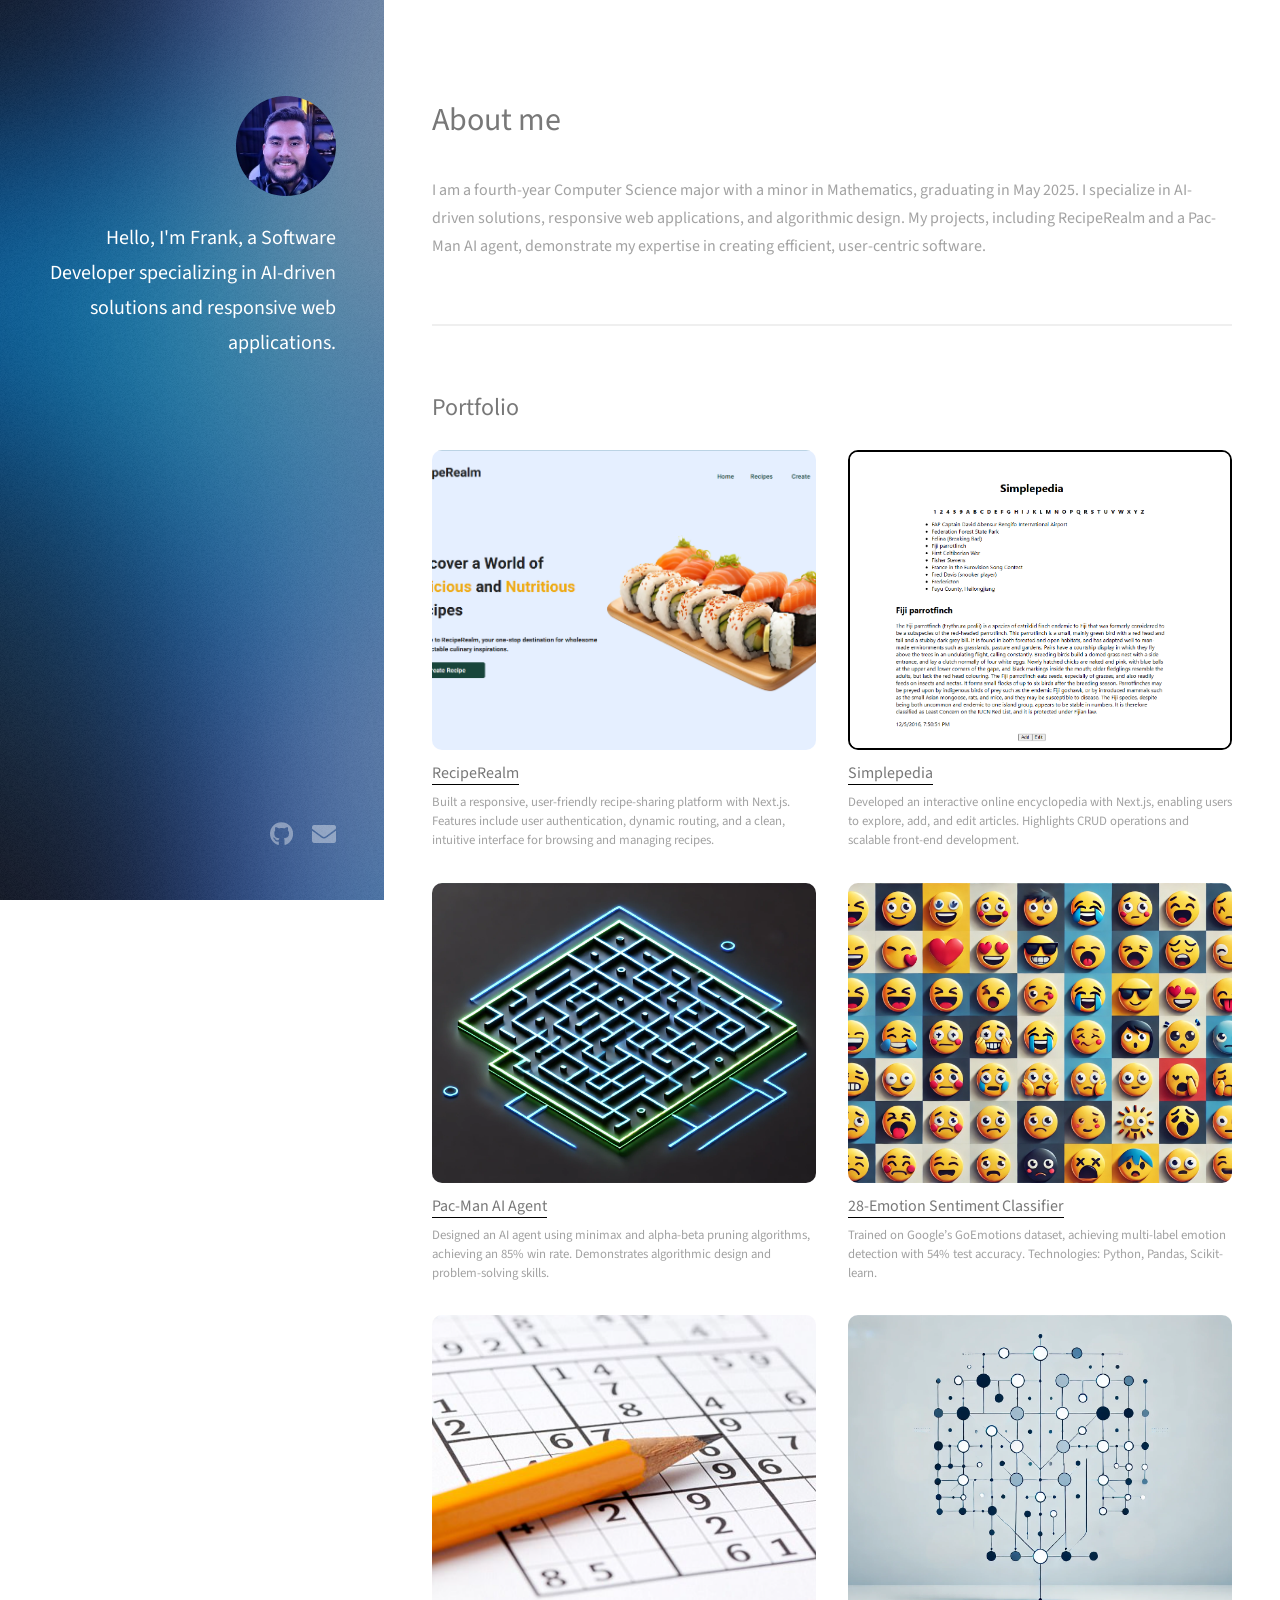
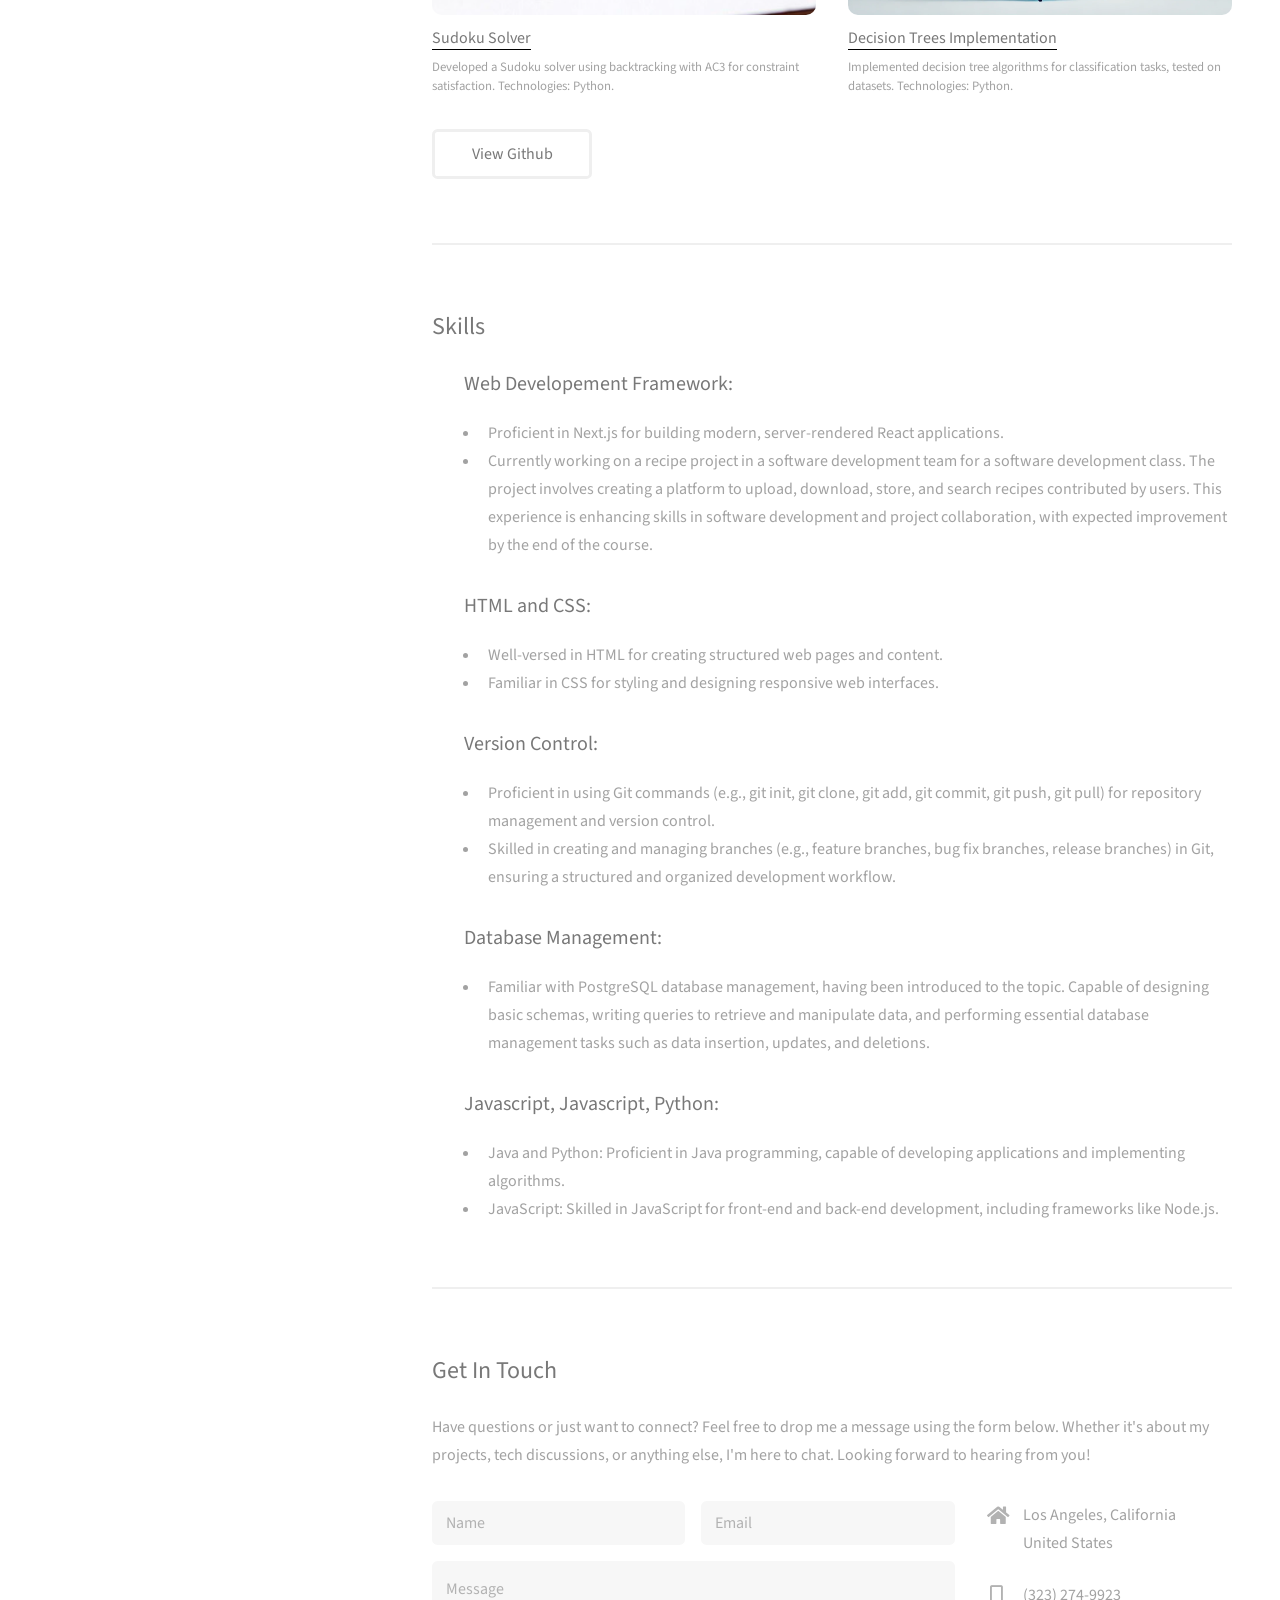
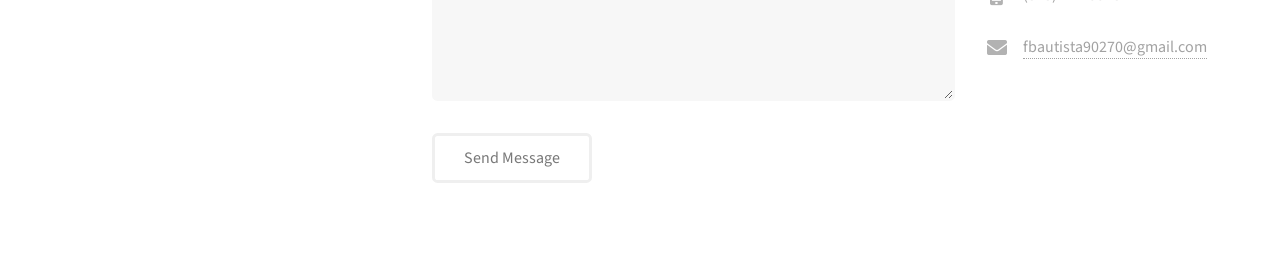
==== commit 9446a0e4: "adding new existing work" ====
--- a/index.html
+++ b/index.html
@@ -12,10 +12,10 @@
 			<header id="header">
 				<div class="inner">
 					<a class="image avatar"><img src="images/fulls/avatar/avatar.jpg" alt="Avatar Photo" /></a>
-					<h1><strong>Hello, I'm Frank, <br />
-						a dedicated web developer<br /> 
-						with a strong foundation <br />
-						in computer science </strong>
+					<h1><strong>Hello, I'm Frank,<br />
+						a Software Developer <br />
+						specializing in AI-driven solutions <br />
+						and responsive web applications.</strong>
 					</h1>
 				</div>
 			</header>
@@ -28,7 +28,12 @@
 						<header class="major">
 							<h2>About me</h2>
 						</header>
-						<p> I'm a third-year student at Middlebury College, deeply passionate about technology and its applications. While I've gathered immense experience in computer hardware and entrepreneurship, my heart lies in becoming a backend web developer. As a computer science major and math minor, I thrive in the STEM field, constantly challenging myself to think outside the box. Beyond the classroom, I immerse myself in self-learning, diving into projects that fuel my ambition to grow and excel in the dynamic realm of web development.</p>
+						<p>
+							I am a fourth-year Computer Science major with a minor in Mathematics, 
+							graduating in May 2025. I specialize in AI-driven solutions, responsive web applications, 
+							and algorithmic design. My projects, including RecipeRealm and a Pac-Man AI agent, 
+							demonstrate my expertise in creating efficient, user-centric software.
+						</p>
 						<!--
 						<ul class="actions">
 							<li><a href="assets/Resume/resume.pdf" class="button">View Resume</a></li>
@@ -40,40 +45,47 @@
 					<section id="two">
 						<h2>Portfolio</h2>
 						<div class="row">
+							<!-- RecipeRealm -->
 							<article class="col-6 col-12-xsmall work-item gallery">
-								<a class="linkBorderRemove" href="https://recipe-realm-iiypemmoq-frank3549s-projects.vercel.app/home"><img src="images/thumbs/recipeRealm.png" alt="" /></a>
+								<a class="linkBorderRemove" href="https://recipe-realm-iiypemmoq-frank3549s-projects.vercel.app/home"><img src="images/thumbs/recipeRealm.png" alt="RecipeRealm" /></a>
 								<a class="portfolioTitleLink" href="https://recipe-realm-iiypemmoq-frank3549s-projects.vercel.app/home"><h3 class="portfolioTitle">RecipeRealm</h3></a>
-								<p>RecipeRealm: Your Gateway to Sharing and Saving Delicious Creations</p>
+								<p>Built a responsive, user-friendly recipe-sharing platform with Next.js. Features include user authentication, dynamic routing, and a clean, intuitive interface for browsing and managing recipes.</p>
 							</article>
+					
+							<!-- Simplepedia -->
 							<article class="col-6 col-12-xsmall work-item gallery">
 								<a class="linkBorderRemove" href="https://simplepedia.vercel.app/articles"><img class="imageBorder" src="images/thumbs/Simplepedia2.png" alt="Simplepedia" /></a>
 								<a class="portfolioTitleLink" href="https://simplepedia.vercel.app/articles"><h3 class="portfolioTitle">Simplepedia</h3></a>
-								<p>Simplepedia: An interactive online encyclopedia crafted with Next.js, JavaScript, HTML, and CSS, offering users the ability to explore, add, and edit articles. </p>
+								<p>Developed an interactive online encyclopedia with Next.js, enabling users to explore, add, and edit articles. Highlights CRUD operations and scalable front-end development.</p>
 							</article>
+					
+							<!-- Pac-Man AI Agent -->
 							<article class="col-6 col-12-xsmall work-item gallery">
-								<a class="linkBorderRemove" href="https://color-picker-frank3549s-projects.vercel.app/"><img class="imageBorder" src="images/thumbs/ColorPicker.png" alt="Color Picker Project" /></a>
-								<a class="portfolioTitleLink" href="https://color-picker-frank3549s-projects.vercel.app/"><h3 class="portfolioTitle">Color Picker</h3></a>
-								<p>Color Picker Tool: Built using React, featuring sliders for adjusting RGB values and a button to fetch the most similarly named color from the public API called "The Color API."</p>
+								<a class="linkBorderRemove" href="https://github.com/Frank3549/Pacman-AI"><img src="images/thumbs/pacman.webp" alt="Pac-Man AI" /></a>
+								<a class="portfolioTitleLink" href="https://github.com/Frank3549/Pacman-AI"><h3 class="portfolioTitle">Pac-Man AI Agent</h3></a>
+								<p>Designed an AI agent using minimax and alpha-beta pruning algorithms, achieving an 85% win rate. Demonstrates algorithmic design and problem-solving skills.</p>
 							</article>
+					
+							<!-- 28-Emotion Sentiment Classifier -->
 							<article class="col-6 col-12-xsmall work-item gallery">
-								<a class="linkBorderRemove" href="Survey Project/"><img src="images/thumbs/Survey.jpg" alt="Survey Project" /></a>
-								<a class="portfolioTitleLink" href="Survey Project/" ><h3 class="portfolioTitle">End of Class Survey</h3></a>
-								<p>End of Class Survey: Empowering educators to gather valuable insights and feedback from students through an intuitive and user-friendly online platform. Utilizing HTML and CSS, our End of Class Survey Website streamlines the feedback process.</p>
+								<a class="linkBorderRemove" href="https://github.com/Frank3549/Song-Sentiment-Analysis"><img src="images/thumbs/sentiment.webp" alt="Sentiment Classifier" /></a>
+								<a class="portfolioTitleLink" href="https://github.com/Frank3549/Song-Sentiment-Analysis"><h3 class="portfolioTitle">28-Emotion Sentiment Classifier</h3></a>
+								<p>Trained on Google’s GoEmotions dataset, achieving multi-label emotion detection with 54% test accuracy. Technologies: Python, Pandas, Scikit-learn.</p>
 							</article>
+					
+							<!-- Sudoku Solver -->
 							<article class="col-6 col-12-xsmall work-item gallery">
-								<a class="linkBorderRemove" href="https://github.com/Frank3549/ReminderBot.git" class=""><img src="images/thumbs/remindBot.jpg" alt="" /></a>
-								<a class="portfolioTitleLink" href="https://github.com/Frank3549/ReminderBot.git"><h3 class="portfolioTitle">Discord Reminder Bot</h3></a>
-								<p>(In progress) Stay organized and never forget important tasks or events again with Reminder Bot, your personal assistant on Discord.</p>
+								<a class="linkBorderRemove" href="https://github.com/Frank3549/Sudoku-Solver"><img src="images/thumbs/sudoku.png" alt="Sudoku Solver" /></a>
+								<a class="portfolioTitleLink" href="https://github.com/Frank3549/Sudoku-Solver"><h3 class="portfolioTitle">Sudoku Solver</h3></a>
+								<p>Developed a Sudoku solver using backtracking with AC3 for constraint satisfaction. Technologies: Python.</p>
 							</article>
+					
+							<!-- Decision Trees Implementation -->
 							<article class="col-6 col-12-xsmall work-item gallery">
-								<a class="linkBorderRemove" href="Cafe Menu Project/"><img src="images/thumbs/Cafe.jpg" alt="" /></a>
-								<a class="portfolioTitleLink" href="Cafe Menu Project/"><h3 class="portfolioTitle">Cafe Menu</h3></a>
-								<p>Explore our meticulously crafted menu, brought to life through the magic of CSS and HTML.</p>
+								<a class="linkBorderRemove" href="https://github.com/Frank3549/Decision-Trees"><img src="images/thumbs/decisionTree.webp" alt="Decision Trees" /></a>
+								<a class="portfolioTitleLink" href="https://github.com/Frank3549/Decision-Trees"><h3 class="portfolioTitle">Decision Trees Implementation</h3></a>
+								<p>Implemented decision tree algorithms for classification tasks, tested on datasets. Technologies: Python.</p>
 							</article>
-
-							
-							
-							
 						</div>
 						<ul class="actions">
 							<li><a href="https://github.com/stars/Frank3549/lists/neat-projects" class="button">View Github</a></li>
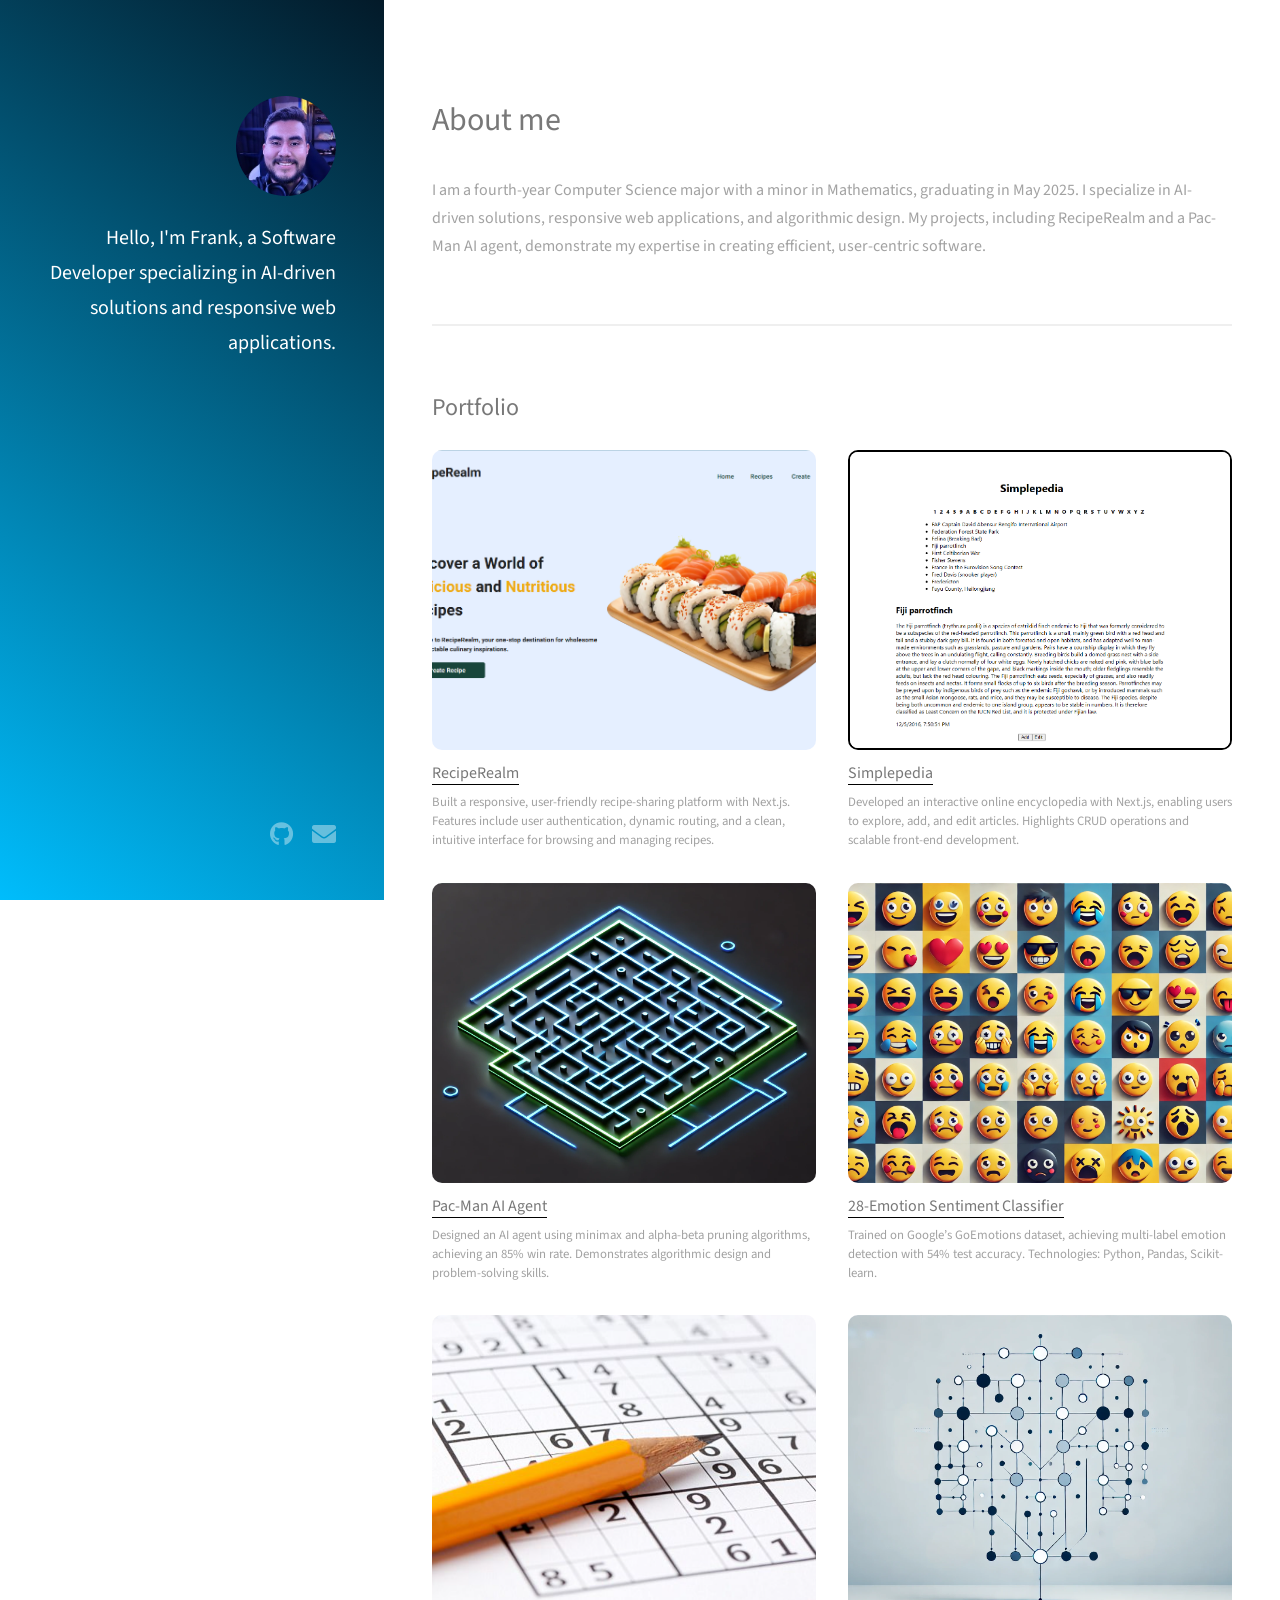
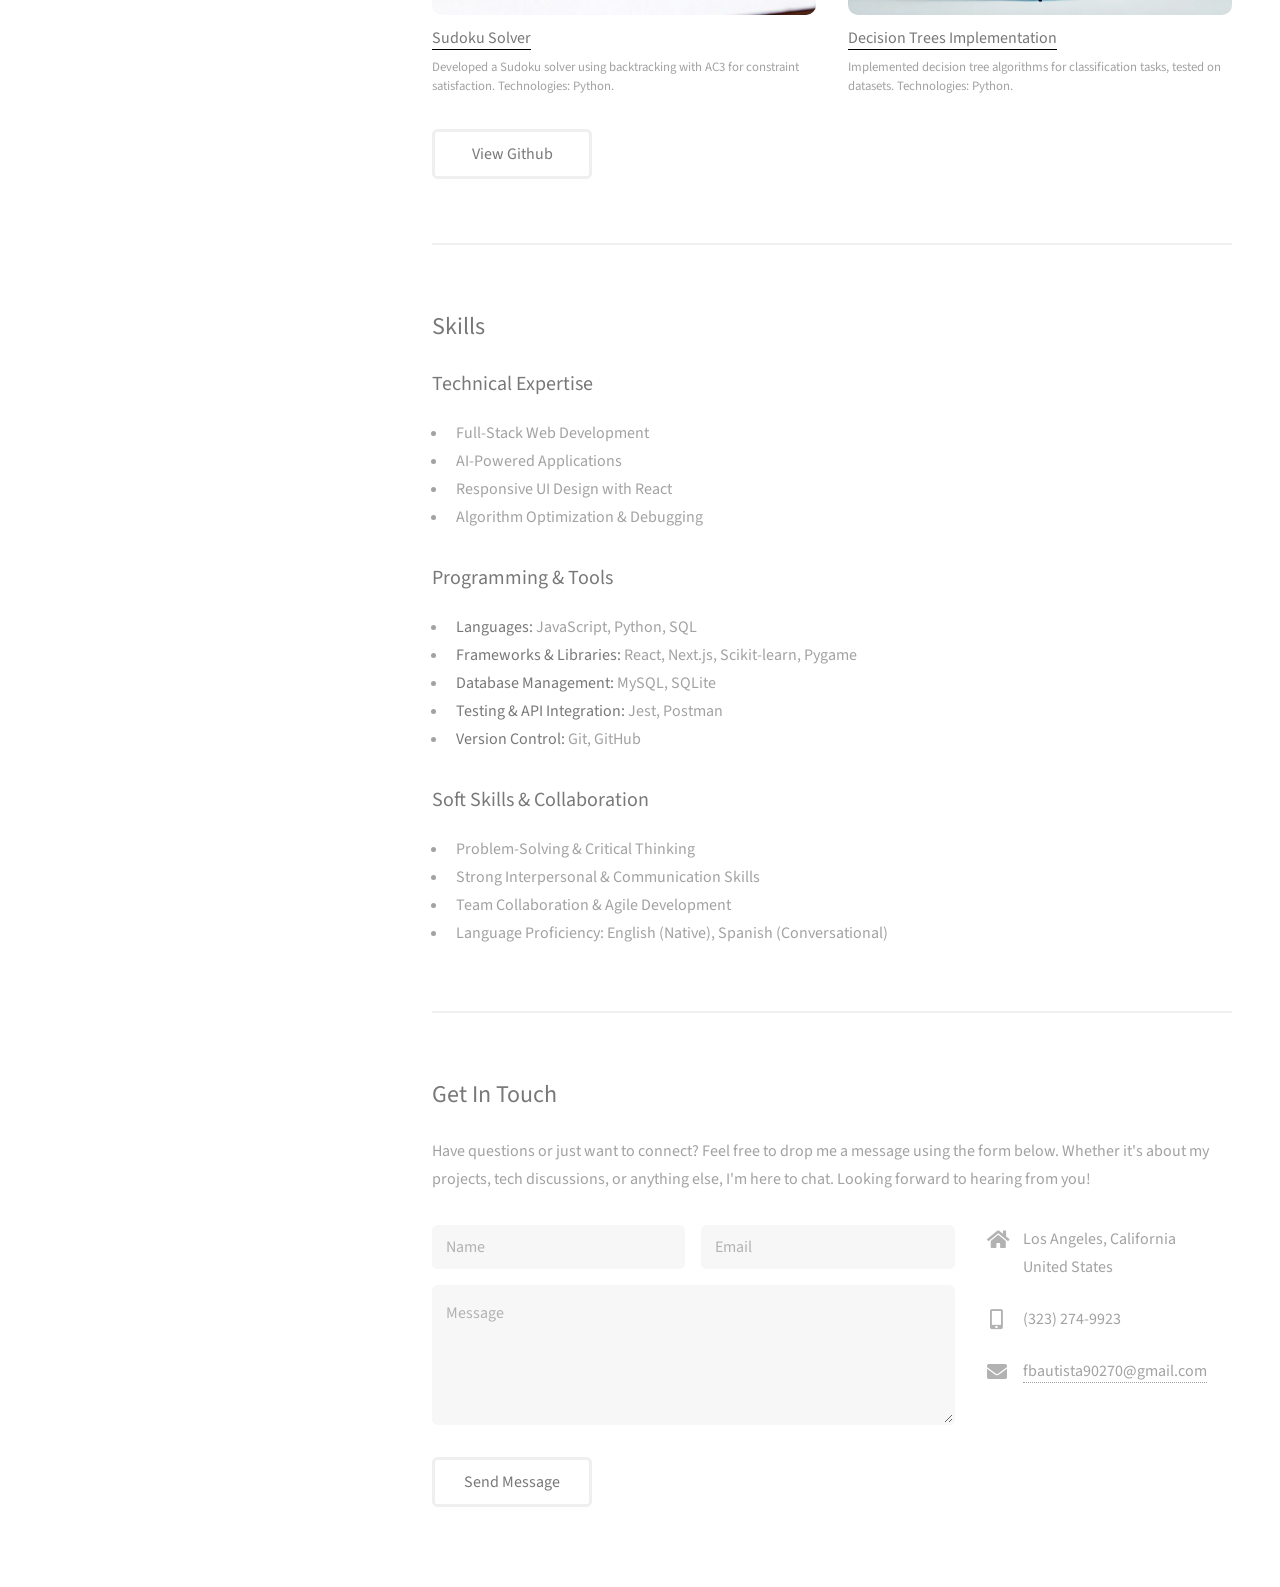
==== commit df4cf189: "fixed skills and slight fix to the side bar" ====
--- a/index.html
+++ b/index.html
@@ -88,7 +88,7 @@
 							</article>
 						</div>
 						<ul class="actions">
-							<li><a href="https://github.com/stars/Frank3549/lists/neat-projects" class="button">View Github</a></li>
+							<li><a href="https://github.com/Frank3549?tab=stars" class="button">View Github</a></li>
 						</ul>
 					
 					</section>
@@ -97,46 +97,40 @@
 				<!-- Skills -->
 					<section id="skills">
 						<h2>Skills</h2>
-						<div class="skillsSection">
-						<h3>Web Developement Framework: </h3>
+						
+						<div class="skills-container">
+						<div class="skills-column">
+							<h3>Technical Expertise</h3>
 							<ul>
-								<li>Proficient in Next.js for building modern, server-rendered React applications.</li>
-								<li>Currently working on a recipe project in a software development team for a software development class. The project involves creating a platform to upload, download, store, and search recipes contributed by users. This experience is enhancing skills in software development and project collaboration, with expected improvement by the end of the course.</li>
-							</ul>
-						<h3>HTML and CSS: </h3>
+							<li>Full-Stack Web Development</li>
+							<li>AI-Powered Applications</li>
+							<li>Responsive UI Design with React</li>
+							<li>Algorithm Optimization & Debugging</li>
+							</ul>
+						</div>
+					
+						<div class="skills-column">
+							<h3>Programming & Tools</h3>
 							<ul>
-								<li>Well-versed in HTML for creating structured web pages and content.</li>
-								<li>Familiar in CSS for styling and designing responsive web interfaces.</li>
-							</ul>
-						<h3>Version Control: </h3>
+							<li><strong>Languages:</strong> JavaScript, Python, SQL</li>
+							<li><strong>Frameworks & Libraries:</strong> React, Next.js, Scikit-learn, Pygame</li>
+							<li><strong>Database Management:</strong> MySQL, SQLite</li>
+							<li><strong>Testing & API Integration:</strong> Jest, Postman</li>
+							<li><strong>Version Control:</strong> Git, GitHub</li>
+							</ul>
+						</div>
+					
+						<div class="skills-column">
+							<h3>Soft Skills & Collaboration</h3>
 							<ul>
-								<li>Proficient in using Git commands (e.g., git init, git clone, git add, git commit, git push, git pull) for repository management and version control.</li>
-								<li>Skilled in creating and managing branches (e.g., feature branches, bug fix branches, release branches) in Git, ensuring a structured and organized development workflow.</li>
-							</ul>
-						<h3>Database Management: </h3>
-							<ul>
-								<li>Familiar with PostgreSQL database management, having been introduced to the topic. Capable of designing basic schemas, writing queries to retrieve and manipulate data, and performing essential database management tasks such as data insertion, updates, and deletions.</li>
-							</ul>
-						<h3>Javascript, Javascript, Python: </h3>
-							<ul>
-								<li>Java and Python: Proficient in Java programming, capable of developing applications and implementing algorithms.</li>
-								<li>JavaScript: Skilled in JavaScript for front-end and back-end development, including frameworks like Node.js.</li>
-							</ul>
-						
-						
-						
-
-						
-
-						<!--
-						<h3>Time Management: </h3><p>A little more on what the skill is....</p>
-						<h3>Self Learner: </h3><p>A little more on what the skill is....</p>
-						-->
+							<li>Problem-Solving & Critical Thinking</li>
+							<li>Strong Interpersonal & Communication Skills</li>
+							<li>Team Collaboration & Agile Development</li>
+							<li>Language Proficiency: English (Native), Spanish (Conversational)</li>
+							</ul>
 						</div>
-						<!-- Continue if needed... -->
-
+						</div>
 					</section>
-
 
 				<!-- Three -->
 					<section id="three">
--- a/assets/css/main.css
+++ b/assets/css/main.css
@@ -2593,12 +2593,11 @@
 		-webkit-justify-content: space-between;
 		-ms-justify-content: space-between;
 		justify-content: space-between;
-		background-color: #1f1815;
-		background-attachment: scroll,								scroll;
-		background-image: url("images/overlay.png"), url("../../images/bg.png");
+		background: linear-gradient(35deg, #00bdfc, #031a29); /* Smooth transition */
+		background-attachment: scroll;
 		background-position: top left,							top left;
 		background-repeat: repeat,								no-repeat;
-		background-size: auto,								150%;
+		background-size: cover, auto,								150%;
 		color: rgba(255, 255, 255, 0.5);
 		height: 100%;
 		left: 0;
@@ -2646,6 +2645,7 @@
 		}
 
 /* Footer */
+
 
 	#footer .icons {
 		margin: 1em 0 0 0;
@@ -3081,7 +3081,7 @@
 			#footer {
 				background-attachment: scroll;
 				background-color: #1f1815;
-				background-image: url("images/overlay.png"), url("../../images/bg.png");
+				background-image: url("images/overlay.png"), url("../../images/bg1.jpg");
 				background-position: top left,						bottom center;
 				background-repeat: repeat,							no-repeat;
 				background-size: auto,							cover;
@@ -3254,3 +3254,7 @@
 	.marginAboveButton{
 		margin-top: 2em;
 	}
+
+	.sectionTitles {
+		font-size: 2em;
+	}
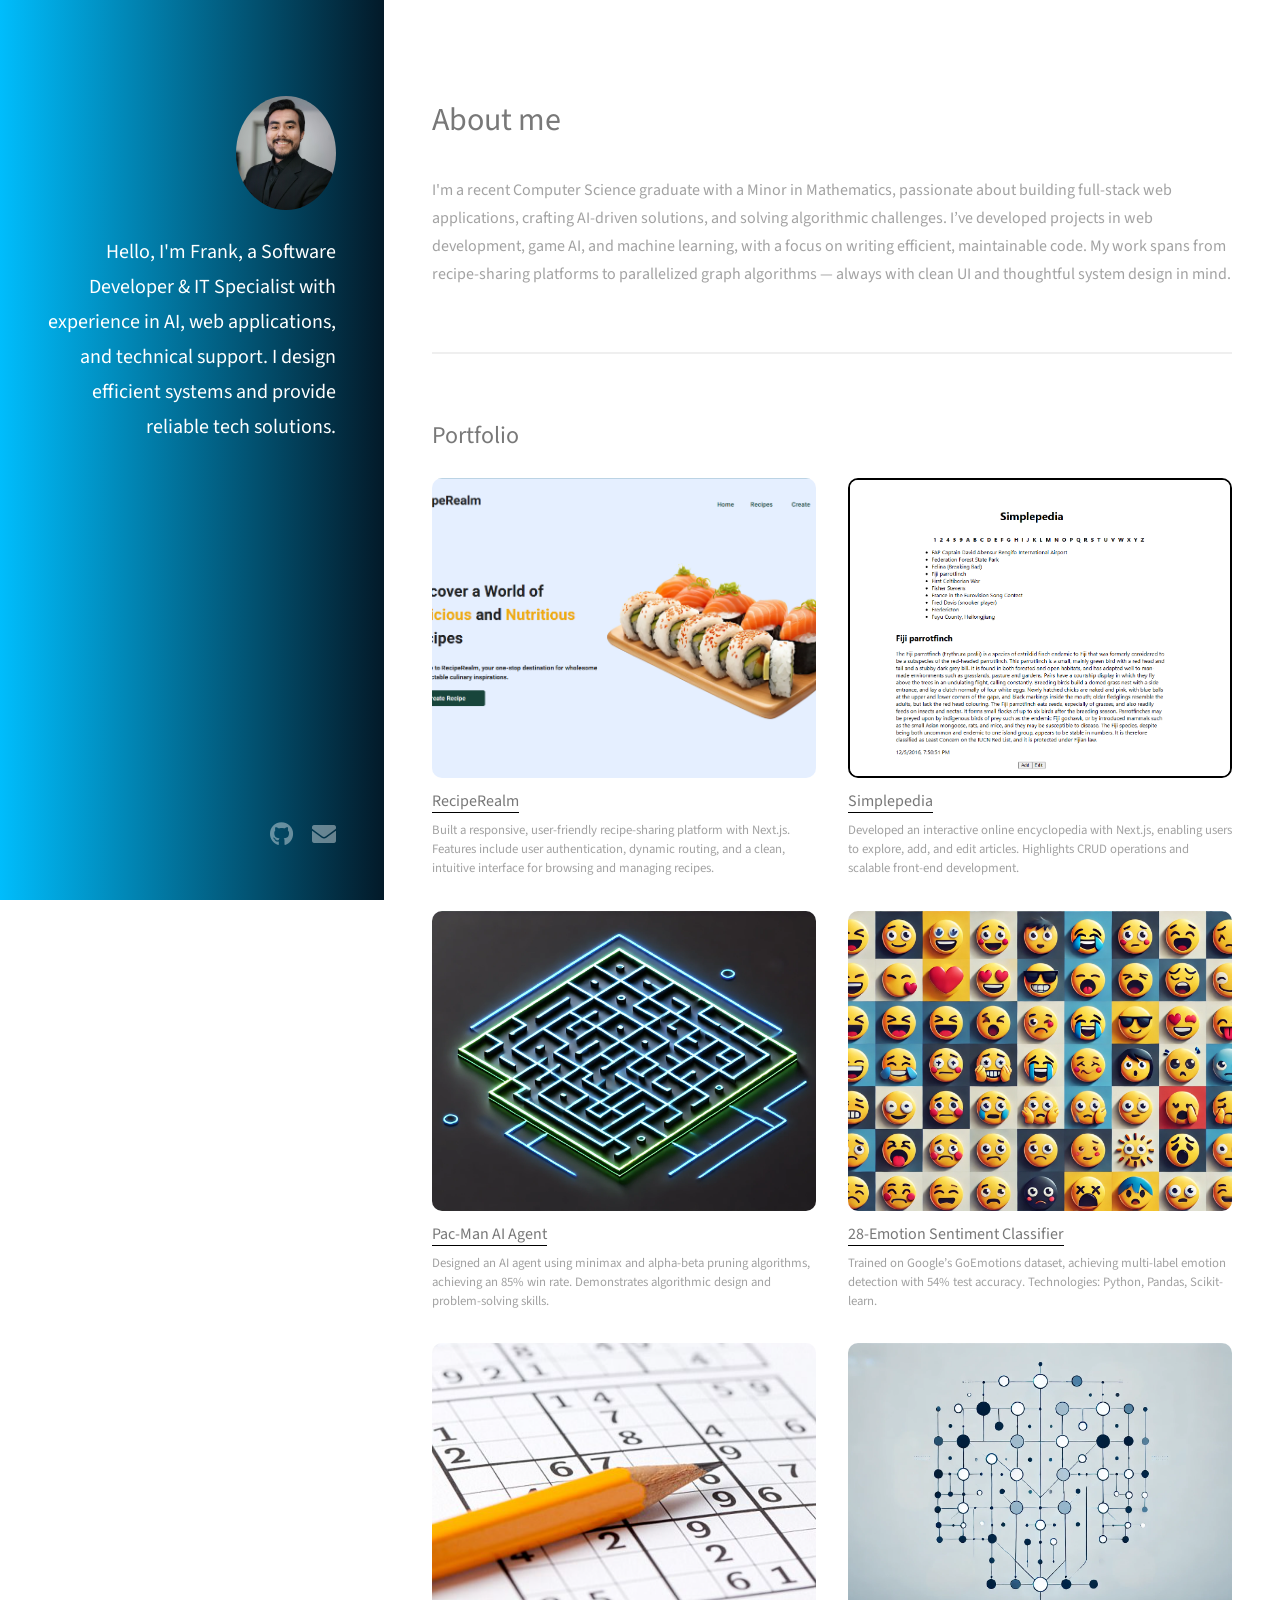
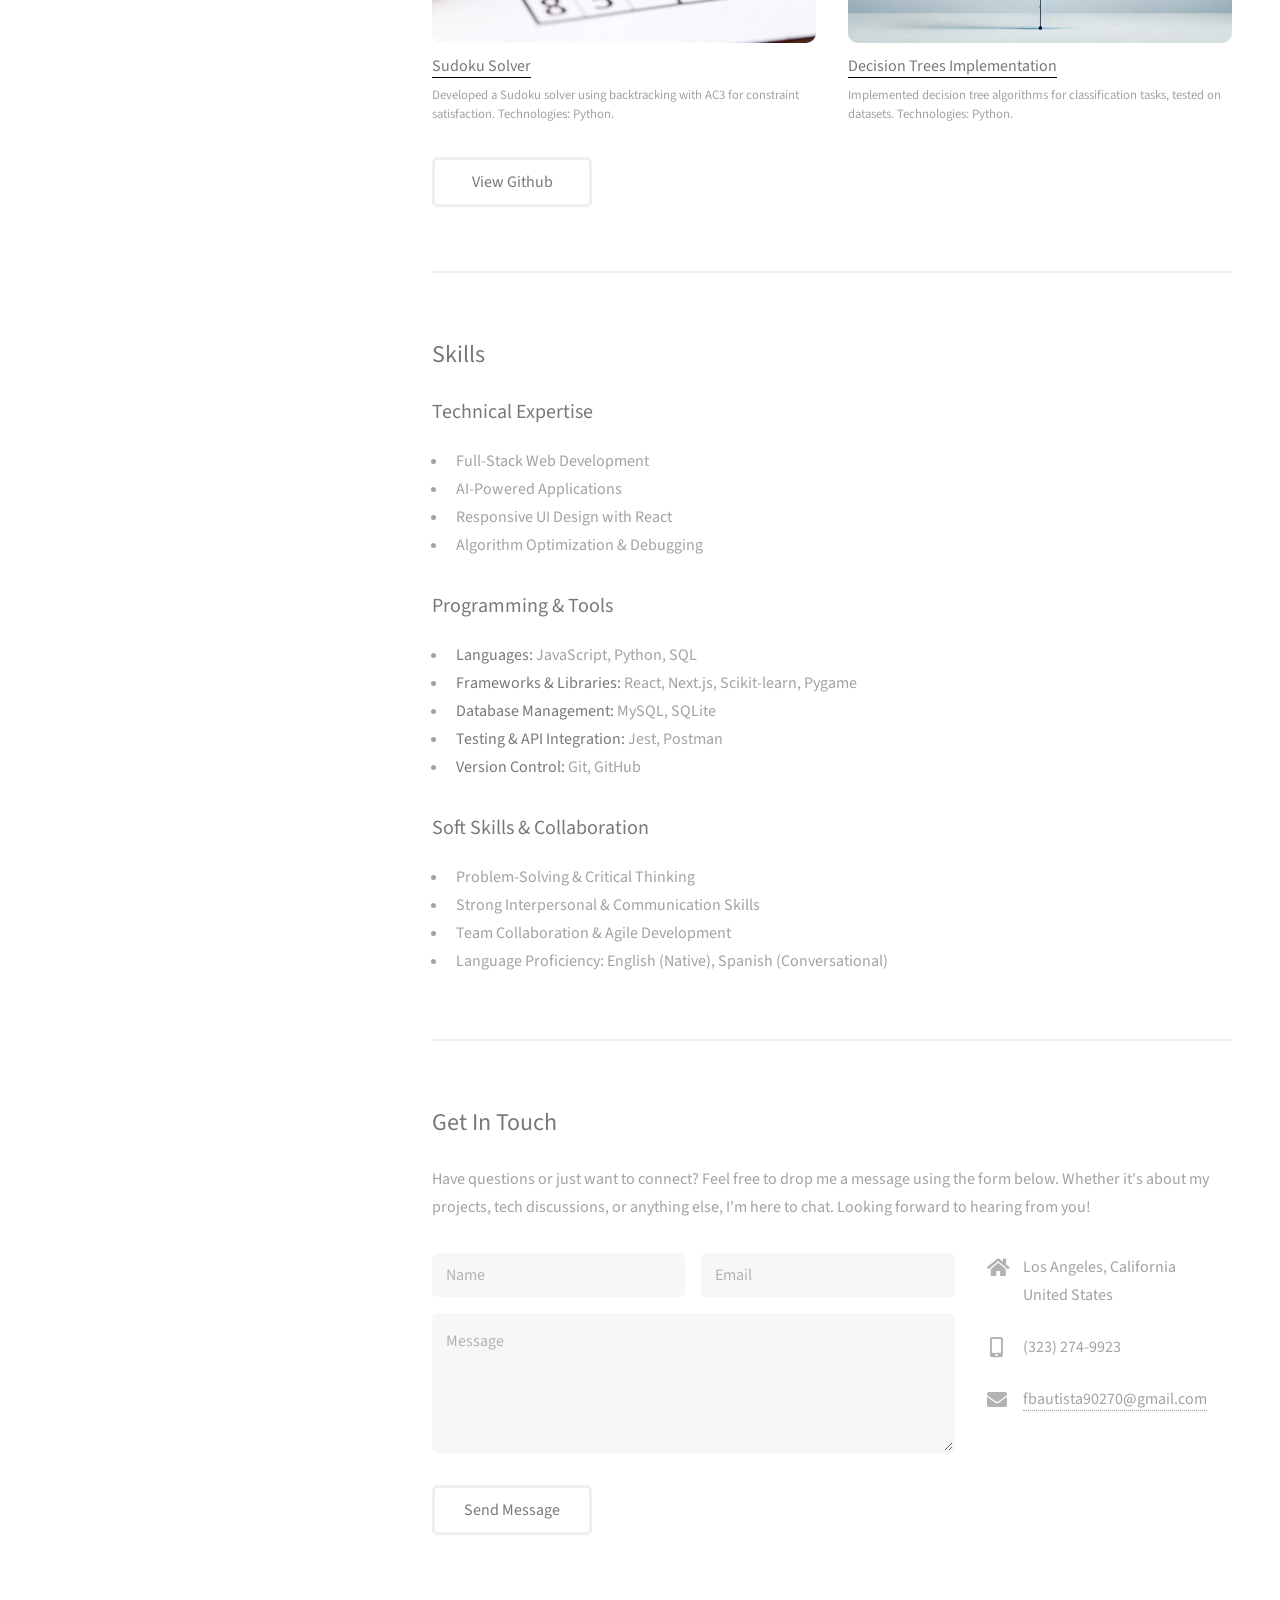
==== commit 312ef435: "avatar change, header, and main summary" ====
--- a/index.html
+++ b/index.html
@@ -13,10 +13,10 @@
 				<div class="inner">
 					<a class="image avatar"><img src="images/fulls/avatar/avatar.jpg" alt="Avatar Photo" /></a>
 					<h1><strong>Hello, I'm Frank,<br />
-						a Software Developer <br />
-						specializing in AI-driven solutions <br />
-						and responsive web applications.</strong>
-					</h1>
+						a Software Developer & IT Specialist<br />
+						with experience in AI, web applications, and technical support.<br />
+						I design efficient systems and provide reliable tech solutions.</strong>
+					</h1>		
 				</div>
 			</header>
 
@@ -29,10 +29,7 @@
 							<h2>About me</h2>
 						</header>
 						<p>
-							I am a fourth-year Computer Science major with a minor in Mathematics, 
-							graduating in May 2025. I specialize in AI-driven solutions, responsive web applications, 
-							and algorithmic design. My projects, including RecipeRealm and a Pac-Man AI agent, 
-							demonstrate my expertise in creating efficient, user-centric software.
+							I'm a recent Computer Science graduate with a Minor in Mathematics, passionate about building full-stack web applications, crafting AI-driven solutions, and solving algorithmic challenges. I’ve developed projects in web development, game AI, and machine learning, with a focus on writing efficient, maintainable code. My work spans from recipe-sharing platforms to parallelized graph algorithms — always with clean UI and thoughtful system design in mind.
 						</p>
 						<!--
 						<ul class="actions">
@@ -47,8 +44,8 @@
 						<div class="row">
 							<!-- RecipeRealm -->
 							<article class="col-6 col-12-xsmall work-item gallery">
-								<a class="linkBorderRemove" href="https://recipe-realm-iiypemmoq-frank3549s-projects.vercel.app/home"><img src="images/thumbs/recipeRealm.png" alt="RecipeRealm" /></a>
-								<a class="portfolioTitleLink" href="https://recipe-realm-iiypemmoq-frank3549s-projects.vercel.app/home"><h3 class="portfolioTitle">RecipeRealm</h3></a>
+								<a class="linkBorderRemove" href="https://recipe-realm-pearl.vercel.app/"><img src="images/thumbs/recipeRealm.png" alt="RecipeRealm" /></a>
+								<a class="portfolioTitleLink" href="https://recipe-realm-pearl.vercel.app/"><h3 class="portfolioTitle">RecipeRealm</h3></a>
 								<p>Built a responsive, user-friendly recipe-sharing platform with Next.js. Features include user authentication, dynamic routing, and a clean, intuitive interface for browsing and managing recipes.</p>
 							</article>
 					
@@ -99,36 +96,36 @@
 						<h2>Skills</h2>
 						
 						<div class="skills-container">
-						<div class="skills-column">
-							<h3>Technical Expertise</h3>
-							<ul>
-							<li>Full-Stack Web Development</li>
-							<li>AI-Powered Applications</li>
-							<li>Responsive UI Design with React</li>
-							<li>Algorithm Optimization & Debugging</li>
-							</ul>
-						</div>
-					
-						<div class="skills-column">
-							<h3>Programming & Tools</h3>
-							<ul>
-							<li><strong>Languages:</strong> JavaScript, Python, SQL</li>
-							<li><strong>Frameworks & Libraries:</strong> React, Next.js, Scikit-learn, Pygame</li>
-							<li><strong>Database Management:</strong> MySQL, SQLite</li>
-							<li><strong>Testing & API Integration:</strong> Jest, Postman</li>
-							<li><strong>Version Control:</strong> Git, GitHub</li>
-							</ul>
-						</div>
-					
-						<div class="skills-column">
-							<h3>Soft Skills & Collaboration</h3>
-							<ul>
-							<li>Problem-Solving & Critical Thinking</li>
-							<li>Strong Interpersonal & Communication Skills</li>
-							<li>Team Collaboration & Agile Development</li>
-							<li>Language Proficiency: English (Native), Spanish (Conversational)</li>
-							</ul>
-						</div>
+							<div class="skills-column">
+								<h3>Technical Expertise</h3>
+								<ul>
+									<li>Full-Stack Web Development</li>
+									<li>AI-Powered Applications</li>
+									<li>Responsive UI Design with React</li>
+									<li>Algorithm Optimization & Debugging</li>
+								</ul>
+							</div>
+						
+							<div class="skills-column">
+								<h3>Programming & Tools</h3>
+								<ul>
+									<li><strong>Languages:</strong> JavaScript, Python, SQL</li>
+									<li><strong>Frameworks & Libraries:</strong> React, Next.js, Scikit-learn, Pygame</li>
+									<li><strong>Database Management:</strong> MySQL, SQLite</li>
+									<li><strong>Testing & API Integration:</strong> Jest, Postman</li>
+									<li><strong>Version Control:</strong> Git, GitHub</li>
+								</ul>
+							</div>
+						
+							<div class="skills-column">
+								<h3>Soft Skills & Collaboration</h3>
+								<ul>
+									<li>Problem-Solving & Critical Thinking</li>
+									<li>Strong Interpersonal & Communication Skills</li>
+									<li>Team Collaboration & Agile Development</li>
+									<li>Language Proficiency: English (Native), Spanish (Conversational)</li>
+								</ul>
+							</div>
 						</div>
 					</section>
 
--- a/assets/css/main.css
+++ b/assets/css/main.css
@@ -2593,7 +2593,7 @@
 		-webkit-justify-content: space-between;
 		-ms-justify-content: space-between;
 		justify-content: space-between;
-		background: linear-gradient(35deg, #00bdfc, #031a29); /* Smooth transition */
+		background: linear-gradient(90deg, #00bdfc, #031a29); /* Smooth transition */
 		background-attachment: scroll;
 		background-position: top left,							top left;
 		background-repeat: repeat,								no-repeat;
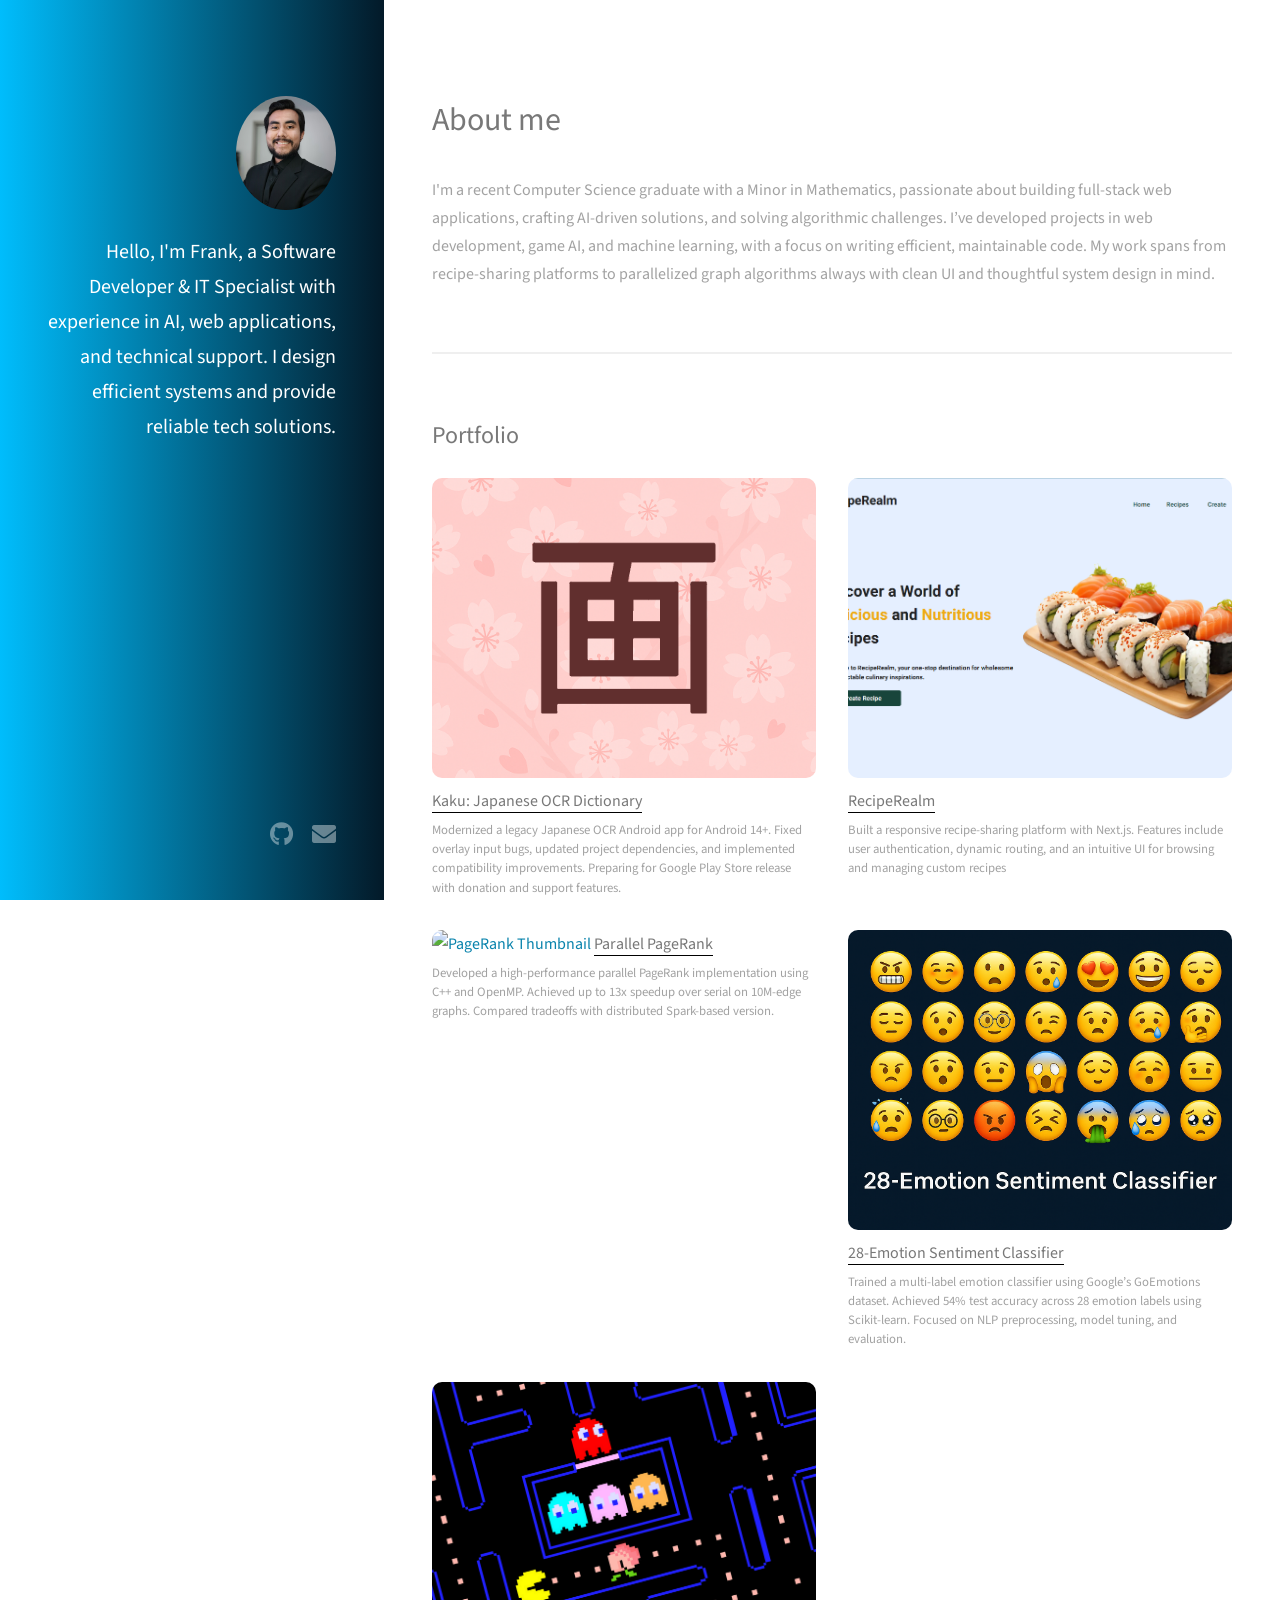
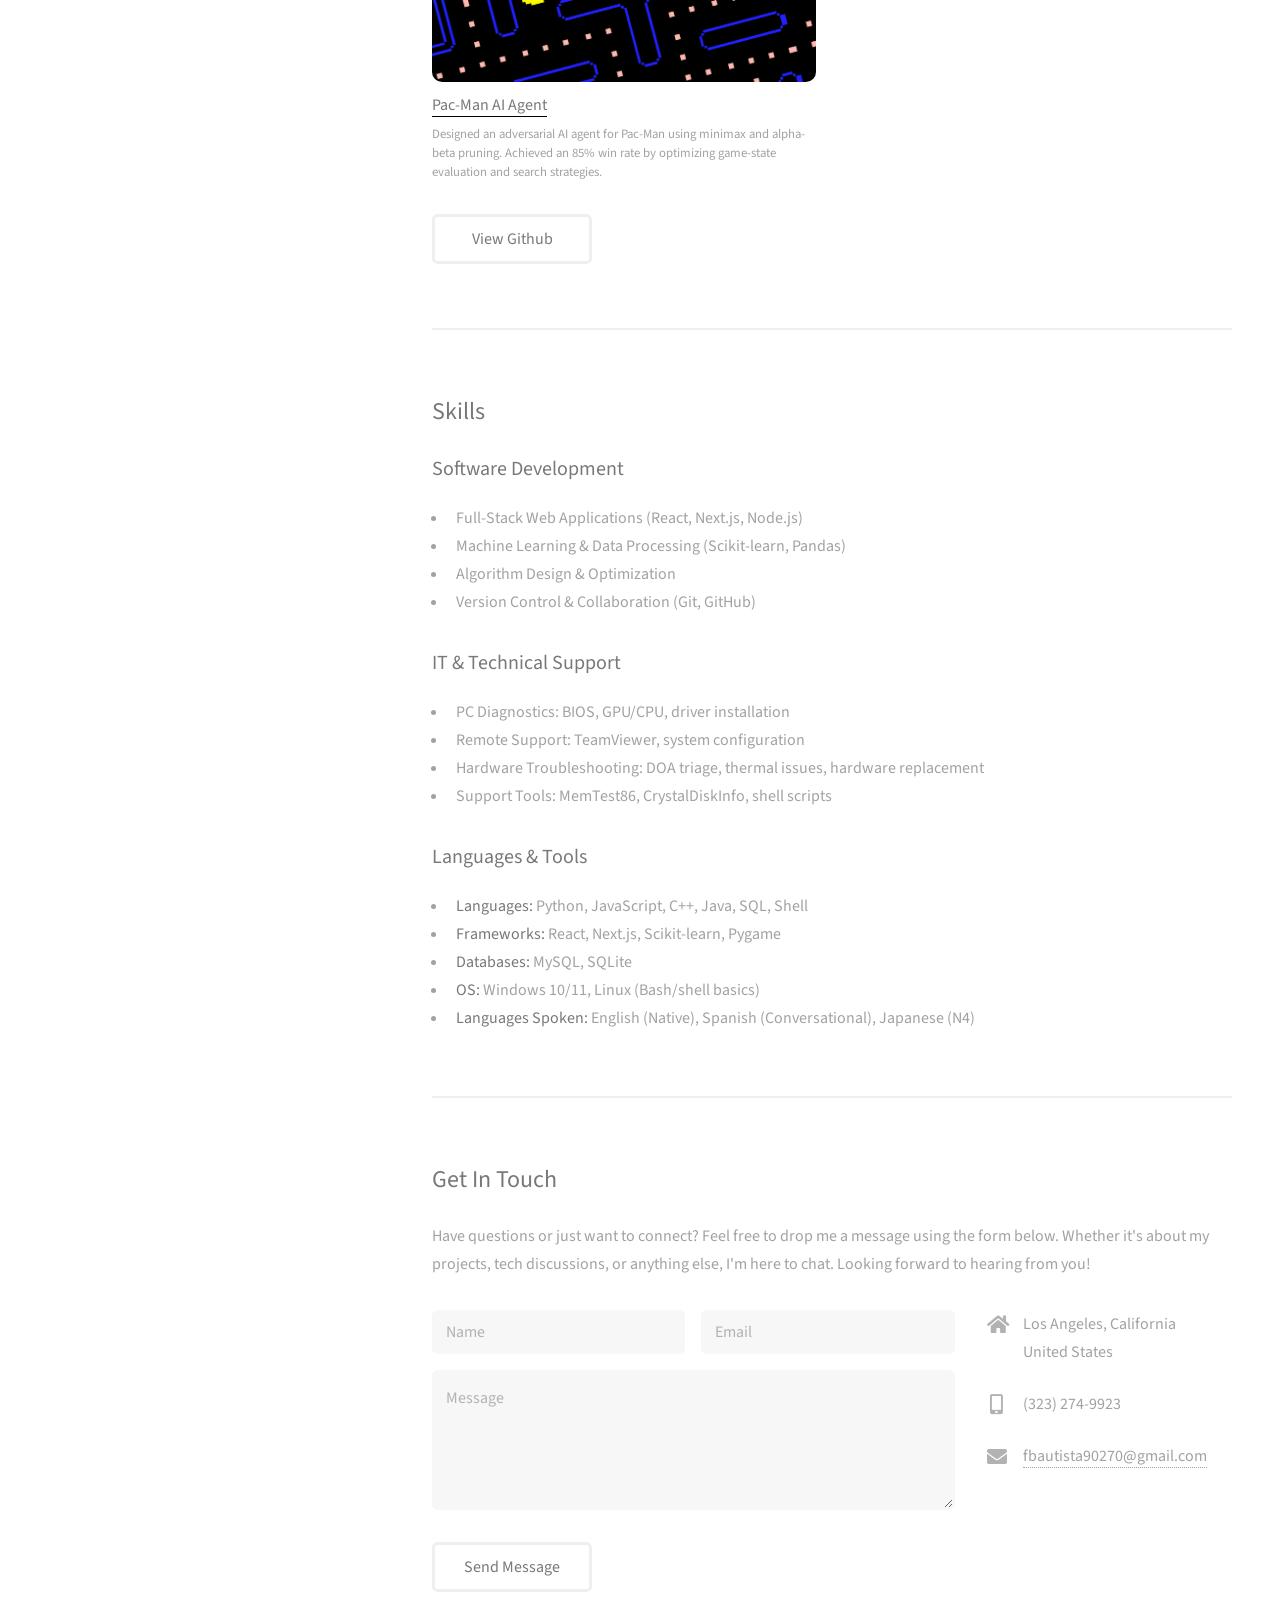
==== commit 197c9913: "website updated. Images, skills, summary" ====
--- a/index.html
+++ b/index.html
@@ -29,7 +29,7 @@
 							<h2>About me</h2>
 						</header>
 						<p>
-							I'm a recent Computer Science graduate with a Minor in Mathematics, passionate about building full-stack web applications, crafting AI-driven solutions, and solving algorithmic challenges. I’ve developed projects in web development, game AI, and machine learning, with a focus on writing efficient, maintainable code. My work spans from recipe-sharing platforms to parallelized graph algorithms — always with clean UI and thoughtful system design in mind.
+							I'm a recent Computer Science graduate with a Minor in Mathematics, passionate about building full-stack web applications, crafting AI-driven solutions, and solving algorithmic challenges. I’ve developed projects in web development, game AI, and machine learning, with a focus on writing efficient, maintainable code. My work spans from recipe-sharing platforms to parallelized graph algorithms always with clean UI and thoughtful system design in mind.
 						</p>
 						<!--
 						<ul class="actions">
@@ -42,47 +42,41 @@
 					<section id="two">
 						<h2>Portfolio</h2>
 						<div class="row">
+							<!-- KakuOCR -->
+							<article class="col-6 col-12-xsmall work-item gallery">
+								<a class="linkBorderRemove" href="https://github.com/Frank3549/Kaku-OCR"><img src="images/thumbs/KakuOCR.png" alt="KakuOCR Thumbnail" /></a>
+								<a class="portfolioTitleLink" href="https://github.com/Frank3549/Kaku-OCR"><h3 class="portfolioTitle">Kaku: Japanese OCR Dictionary</h3></a>
+								<p>Modernized a legacy Japanese OCR Android app for Android 14+. Fixed overlay input bugs, updated project dependencies, and implemented compatibility improvements. Preparing for Google Play Store release with donation and support features.</p>
+							</article>		
+
 							<!-- RecipeRealm -->
 							<article class="col-6 col-12-xsmall work-item gallery">
-								<a class="linkBorderRemove" href="https://recipe-realm-pearl.vercel.app/"><img src="images/thumbs/recipeRealm.png" alt="RecipeRealm" /></a>
+								<a class="linkBorderRemove" href="https://recipe-realm-pearl.vercel.app/"><img src="images/thumbs/recipeRealm.png" alt="RecipeRealm Thumbnail" /></a>
 								<a class="portfolioTitleLink" href="https://recipe-realm-pearl.vercel.app/"><h3 class="portfolioTitle">RecipeRealm</h3></a>
-								<p>Built a responsive, user-friendly recipe-sharing platform with Next.js. Features include user authentication, dynamic routing, and a clean, intuitive interface for browsing and managing recipes.</p>
+								<p>Built a responsive recipe-sharing platform with Next.js. Features include user authentication, dynamic routing, and an intuitive UI for browsing and managing custom recipes</p>
 							</article>
 					
-							<!-- Simplepedia -->
+							<!-- Parallel PageRank -->
 							<article class="col-6 col-12-xsmall work-item gallery">
-								<a class="linkBorderRemove" href="https://simplepedia.vercel.app/articles"><img class="imageBorder" src="images/thumbs/Simplepedia2.png" alt="Simplepedia" /></a>
-								<a class="portfolioTitleLink" href="https://simplepedia.vercel.app/articles"><h3 class="portfolioTitle">Simplepedia</h3></a>
-								<p>Developed an interactive online encyclopedia with Next.js, enabling users to explore, add, and edit articles. Highlights CRUD operations and scalable front-end development.</p>
+								<a class="linkBorderRemove" href="https://github.com/Frank3549/Parallel-PageRank"><img src="images/thumbs/PageRank.png" alt="PageRank Thumbnail" /></a>
+								<a class="portfolioTitleLink" href="https://github.com/Frank3549/Parallel-PageRank"><h3 class="portfolioTitle">Parallel PageRank</h3></a>
+								<p>Developed a high-performance parallel PageRank implementation using C++ and OpenMP. Achieved up to 13x speedup over serial on 10M-edge graphs. Compared tradeoffs with distributed Spark-based version.</p>
 							</article>
-					
+
+							<!-- 28-Emotion Sentiment Classifier -->
+							<article class="col-6 col-12-xsmall work-item gallery">
+								<a class="linkBorderRemove" href="https://github.com/Frank3549/Song-Sentiment-Analysis"><img src="images/thumbs/sentiment.png" alt="Sentiment Classifier Thumbnail" /></a>
+								<a class="portfolioTitleLink" href="https://github.com/Frank3549/Song-Sentiment-Analysis"><h3 class="portfolioTitle">28-Emotion Sentiment Classifier</h3></a>
+								<p>Trained a multi-label emotion classifier using Google’s GoEmotions dataset. Achieved 54% test accuracy across 28 emotion labels using Scikit-learn. Focused on NLP preprocessing, model tuning, and evaluation.</p>
+							</article>
+
 							<!-- Pac-Man AI Agent -->
 							<article class="col-6 col-12-xsmall work-item gallery">
-								<a class="linkBorderRemove" href="https://github.com/Frank3549/Pacman-AI"><img src="images/thumbs/pacman.webp" alt="Pac-Man AI" /></a>
+								<a class="linkBorderRemove" href="https://github.com/Frank3549/Pacman-AI"><img src="images/thumbs/pacman.png" alt="Pac-Man AI Thumbnail" /></a>
 								<a class="portfolioTitleLink" href="https://github.com/Frank3549/Pacman-AI"><h3 class="portfolioTitle">Pac-Man AI Agent</h3></a>
-								<p>Designed an AI agent using minimax and alpha-beta pruning algorithms, achieving an 85% win rate. Demonstrates algorithmic design and problem-solving skills.</p>
+								<p>Designed an adversarial AI agent for Pac-Man using minimax and alpha-beta pruning. Achieved an 85% win rate by optimizing game-state evaluation and search strategies.</p>
 							</article>
-					
-							<!-- 28-Emotion Sentiment Classifier -->
-							<article class="col-6 col-12-xsmall work-item gallery">
-								<a class="linkBorderRemove" href="https://github.com/Frank3549/Song-Sentiment-Analysis"><img src="images/thumbs/sentiment.webp" alt="Sentiment Classifier" /></a>
-								<a class="portfolioTitleLink" href="https://github.com/Frank3549/Song-Sentiment-Analysis"><h3 class="portfolioTitle">28-Emotion Sentiment Classifier</h3></a>
-								<p>Trained on Google’s GoEmotions dataset, achieving multi-label emotion detection with 54% test accuracy. Technologies: Python, Pandas, Scikit-learn.</p>
-							</article>
-					
-							<!-- Sudoku Solver -->
-							<article class="col-6 col-12-xsmall work-item gallery">
-								<a class="linkBorderRemove" href="https://github.com/Frank3549/Sudoku-Solver"><img src="images/thumbs/sudoku.png" alt="Sudoku Solver" /></a>
-								<a class="portfolioTitleLink" href="https://github.com/Frank3549/Sudoku-Solver"><h3 class="portfolioTitle">Sudoku Solver</h3></a>
-								<p>Developed a Sudoku solver using backtracking with AC3 for constraint satisfaction. Technologies: Python.</p>
-							</article>
-					
-							<!-- Decision Trees Implementation -->
-							<article class="col-6 col-12-xsmall work-item gallery">
-								<a class="linkBorderRemove" href="https://github.com/Frank3549/Decision-Trees"><img src="images/thumbs/decisionTree.webp" alt="Decision Trees" /></a>
-								<a class="portfolioTitleLink" href="https://github.com/Frank3549/Decision-Trees"><h3 class="portfolioTitle">Decision Trees Implementation</h3></a>
-								<p>Implemented decision tree algorithms for classification tasks, tested on datasets. Technologies: Python.</p>
-							</article>
+
 						</div>
 						<ul class="actions">
 							<li><a href="https://github.com/Frank3549?tab=stars" class="button">View Github</a></li>
@@ -90,44 +84,43 @@
 					
 					</section>
 					
-
-				<!-- Skills -->
-					<section id="skills">
-						<h2>Skills</h2>
-						
-						<div class="skills-container">
-							<div class="skills-column">
-								<h3>Technical Expertise</h3>
-								<ul>
-									<li>Full-Stack Web Development</li>
-									<li>AI-Powered Applications</li>
-									<li>Responsive UI Design with React</li>
-									<li>Algorithm Optimization & Debugging</li>
-								</ul>
-							</div>
-						
-							<div class="skills-column">
-								<h3>Programming & Tools</h3>
-								<ul>
-									<li><strong>Languages:</strong> JavaScript, Python, SQL</li>
-									<li><strong>Frameworks & Libraries:</strong> React, Next.js, Scikit-learn, Pygame</li>
-									<li><strong>Database Management:</strong> MySQL, SQLite</li>
-									<li><strong>Testing & API Integration:</strong> Jest, Postman</li>
-									<li><strong>Version Control:</strong> Git, GitHub</li>
-								</ul>
-							</div>
-						
-							<div class="skills-column">
-								<h3>Soft Skills & Collaboration</h3>
-								<ul>
-									<li>Problem-Solving & Critical Thinking</li>
-									<li>Strong Interpersonal & Communication Skills</li>
-									<li>Team Collaboration & Agile Development</li>
-									<li>Language Proficiency: English (Native), Spanish (Conversational)</li>
-								</ul>
-							</div>
+				<!-- Skills -->		
+				<section id="skills">
+					<h2>Skills</h2>
+
+					<div class="skills-container">
+						<div class="skills-column">
+							<h3>Software Development</h3>
+							<ul>
+								<li>Full-Stack Web Applications (React, Next.js, Node.js)</li>
+								<li>Machine Learning & Data Processing (Scikit-learn, Pandas)</li>
+								<li>Algorithm Design & Optimization</li>
+								<li>Version Control & Collaboration (Git, GitHub)</li>
+							</ul>
 						</div>
-					</section>
+
+						<div class="skills-column">
+							<h3>IT & Technical Support</h3>
+							<ul>
+								<li>PC Diagnostics: BIOS, GPU/CPU, driver installation</li>
+								<li>Remote Support: TeamViewer, system configuration</li>
+								<li>Hardware Troubleshooting: DOA triage, thermal issues, hardware replacement</li>
+								<li>Support Tools: MemTest86, CrystalDiskInfo, shell scripts</li>
+							</ul>
+						</div>
+
+						<div class="skills-column">
+							<h3>Languages & Tools</h3>
+							<ul>
+								<li><strong>Languages:</strong> Python, JavaScript, C++, Java, SQL, Shell</li>
+								<li><strong>Frameworks:</strong> React, Next.js, Scikit-learn, Pygame</li>
+								<li><strong>Databases:</strong> MySQL, SQLite</li>
+								<li><strong>OS:</strong> Windows 10/11, Linux (Bash/shell basics)</li>
+								<li><strong>Languages Spoken:</strong> English (Native), Spanish (Conversational), Japanese (N4)</li>
+							</ul>
+						</div>
+					</div>
+				</section>
 
 				<!-- Three -->
 					<section id="three">
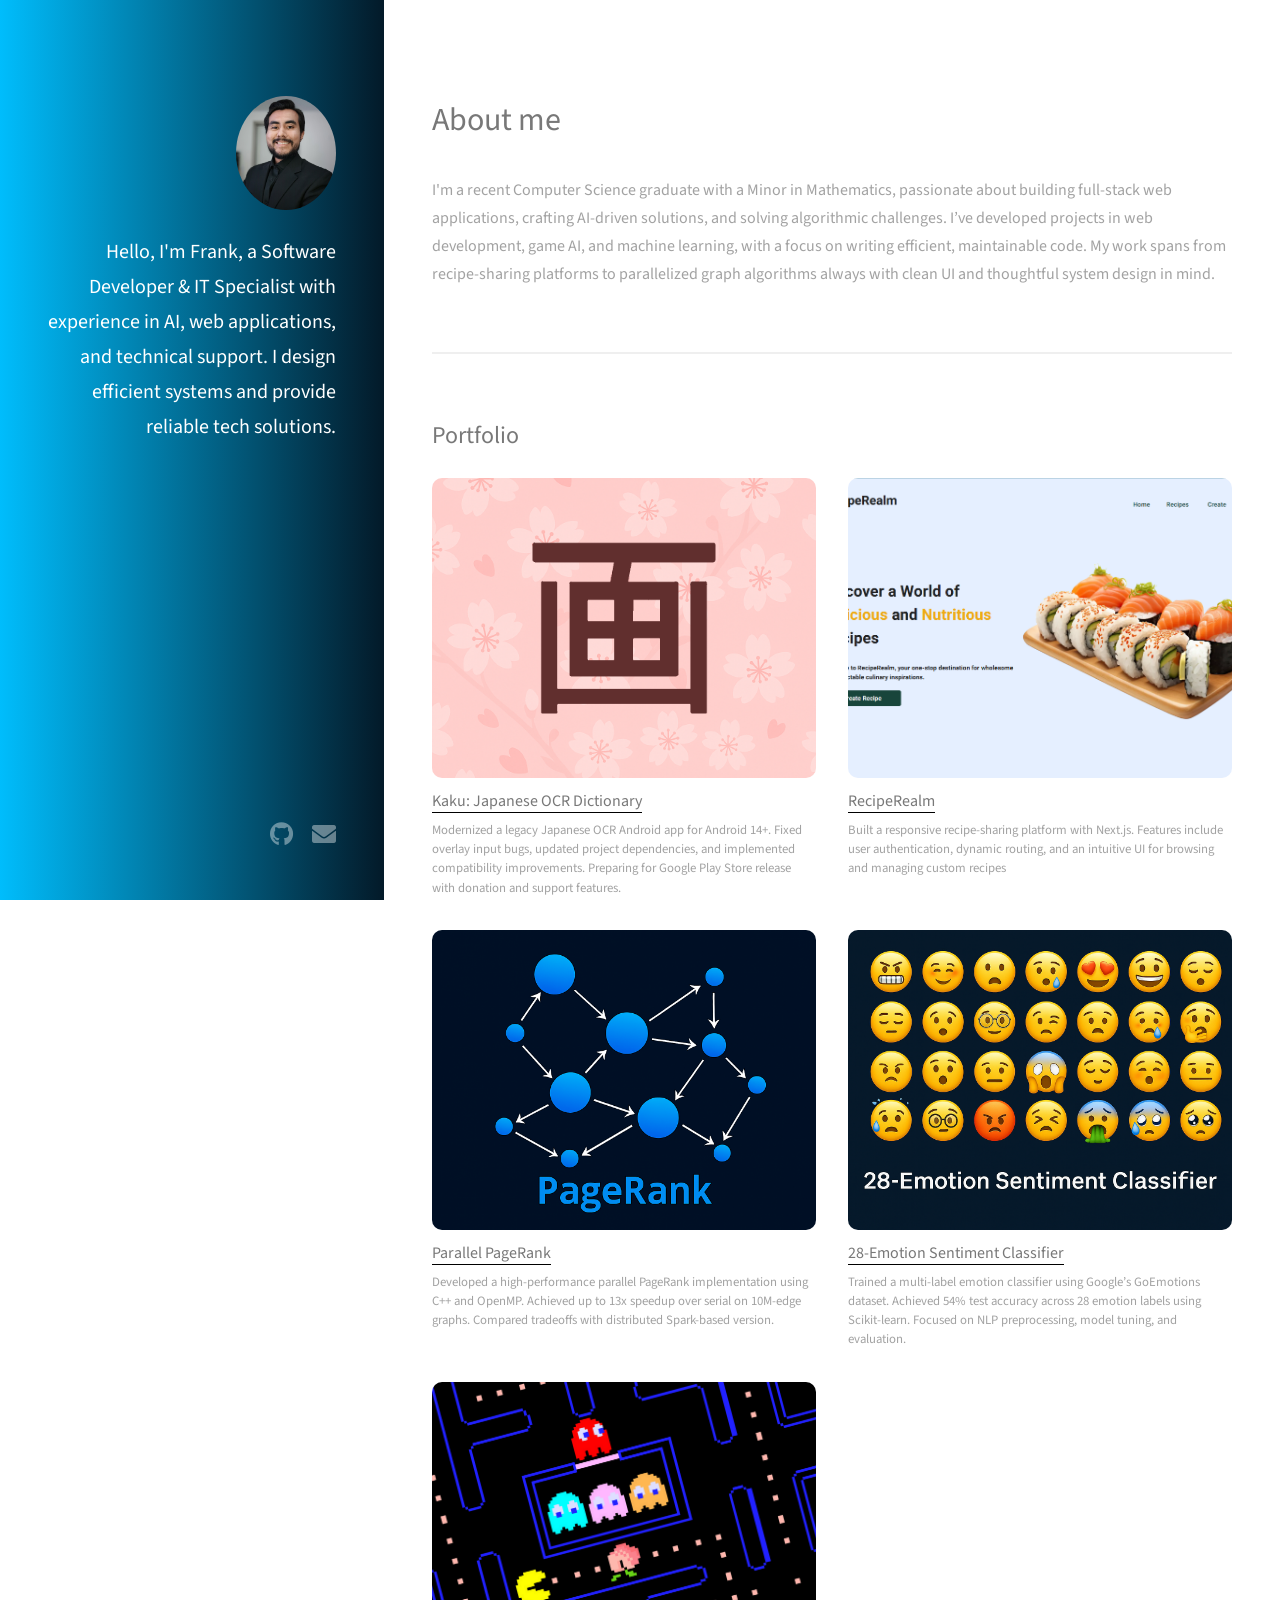
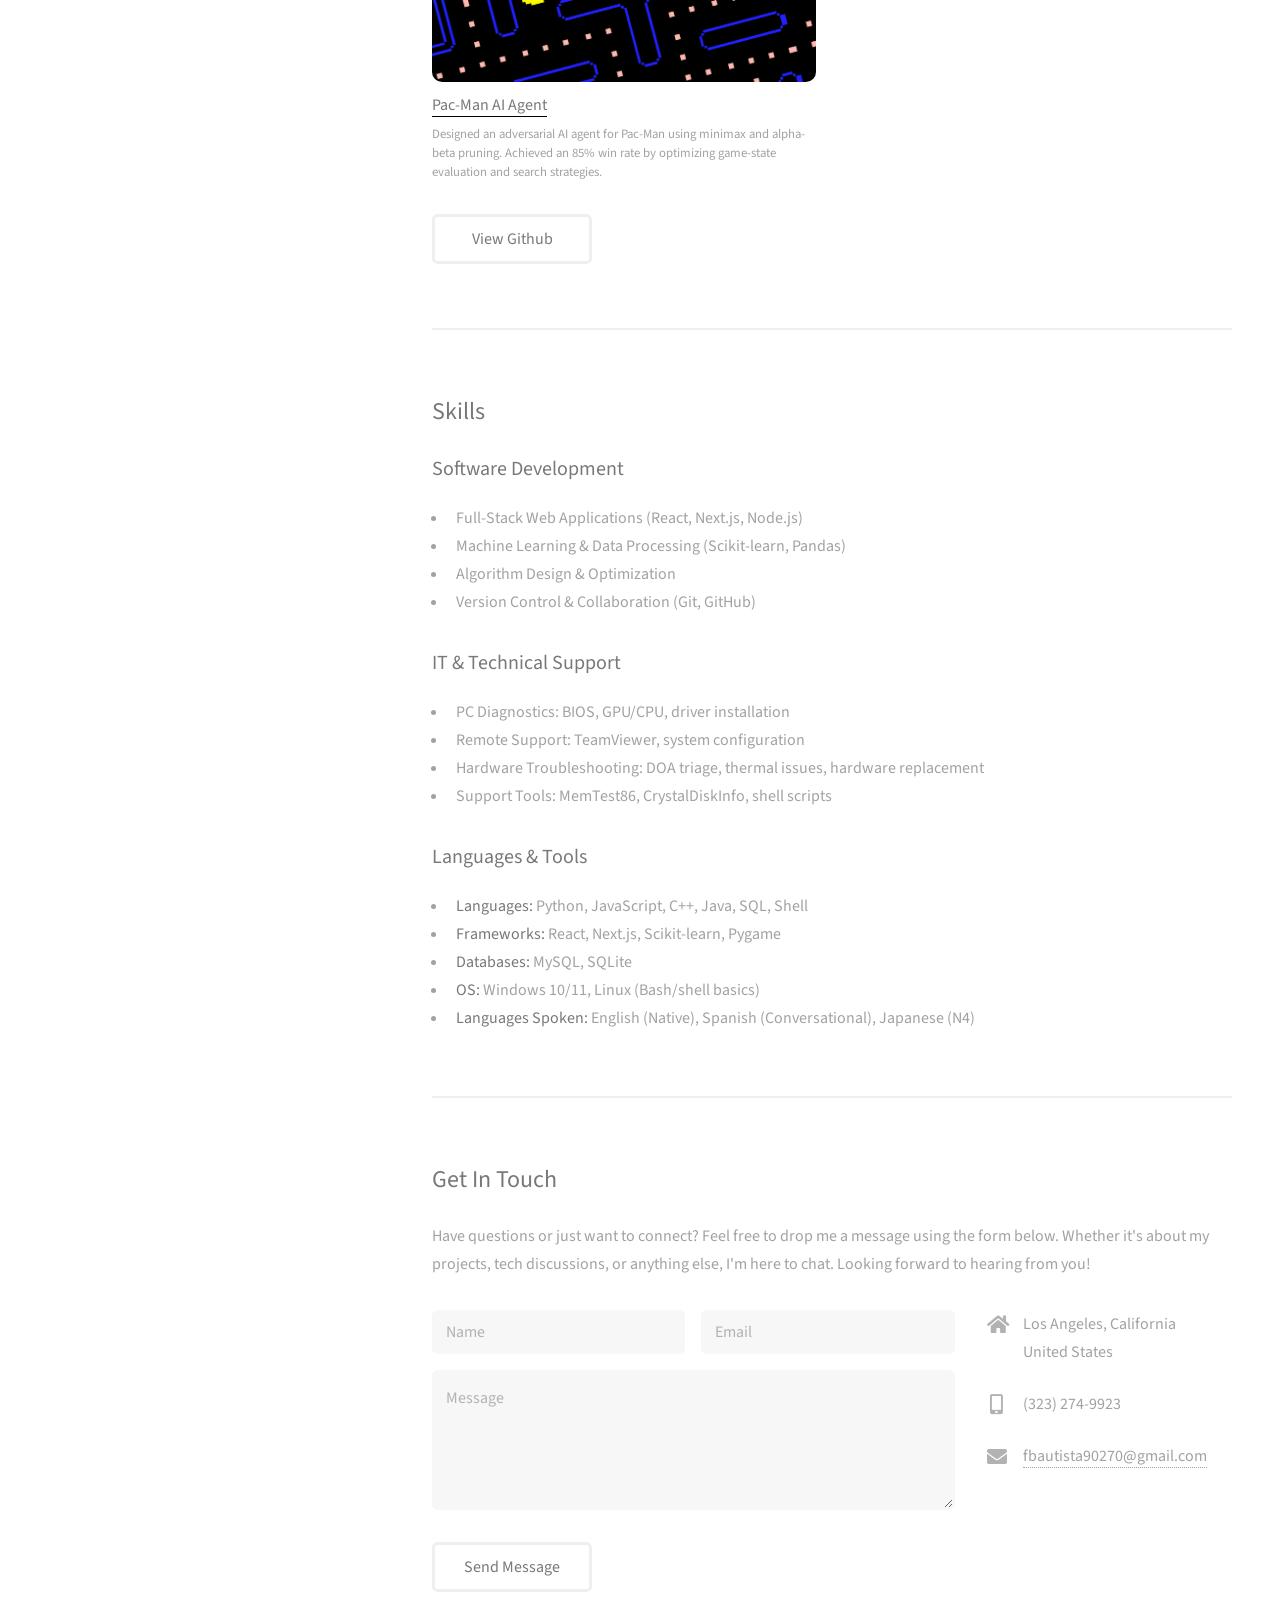
==== commit c383dc58: "directed to the correct image" ====
--- a/index.html
+++ b/index.html
@@ -58,7 +58,7 @@
 					
 							<!-- Parallel PageRank -->
 							<article class="col-6 col-12-xsmall work-item gallery">
-								<a class="linkBorderRemove" href="https://github.com/Frank3549/Parallel-PageRank"><img src="images/thumbs/PageRank.png" alt="PageRank Thumbnail" /></a>
+								<a class="linkBorderRemove" href="https://github.com/Frank3549/Parallel-PageRank"><img src="images/thumbs/pagerank.png" alt="PageRank Thumbnail" /></a>
 								<a class="portfolioTitleLink" href="https://github.com/Frank3549/Parallel-PageRank"><h3 class="portfolioTitle">Parallel PageRank</h3></a>
 								<p>Developed a high-performance parallel PageRank implementation using C++ and OpenMP. Achieved up to 13x speedup over serial on 10M-edge graphs. Compared tradeoffs with distributed Spark-based version.</p>
 							</article>
